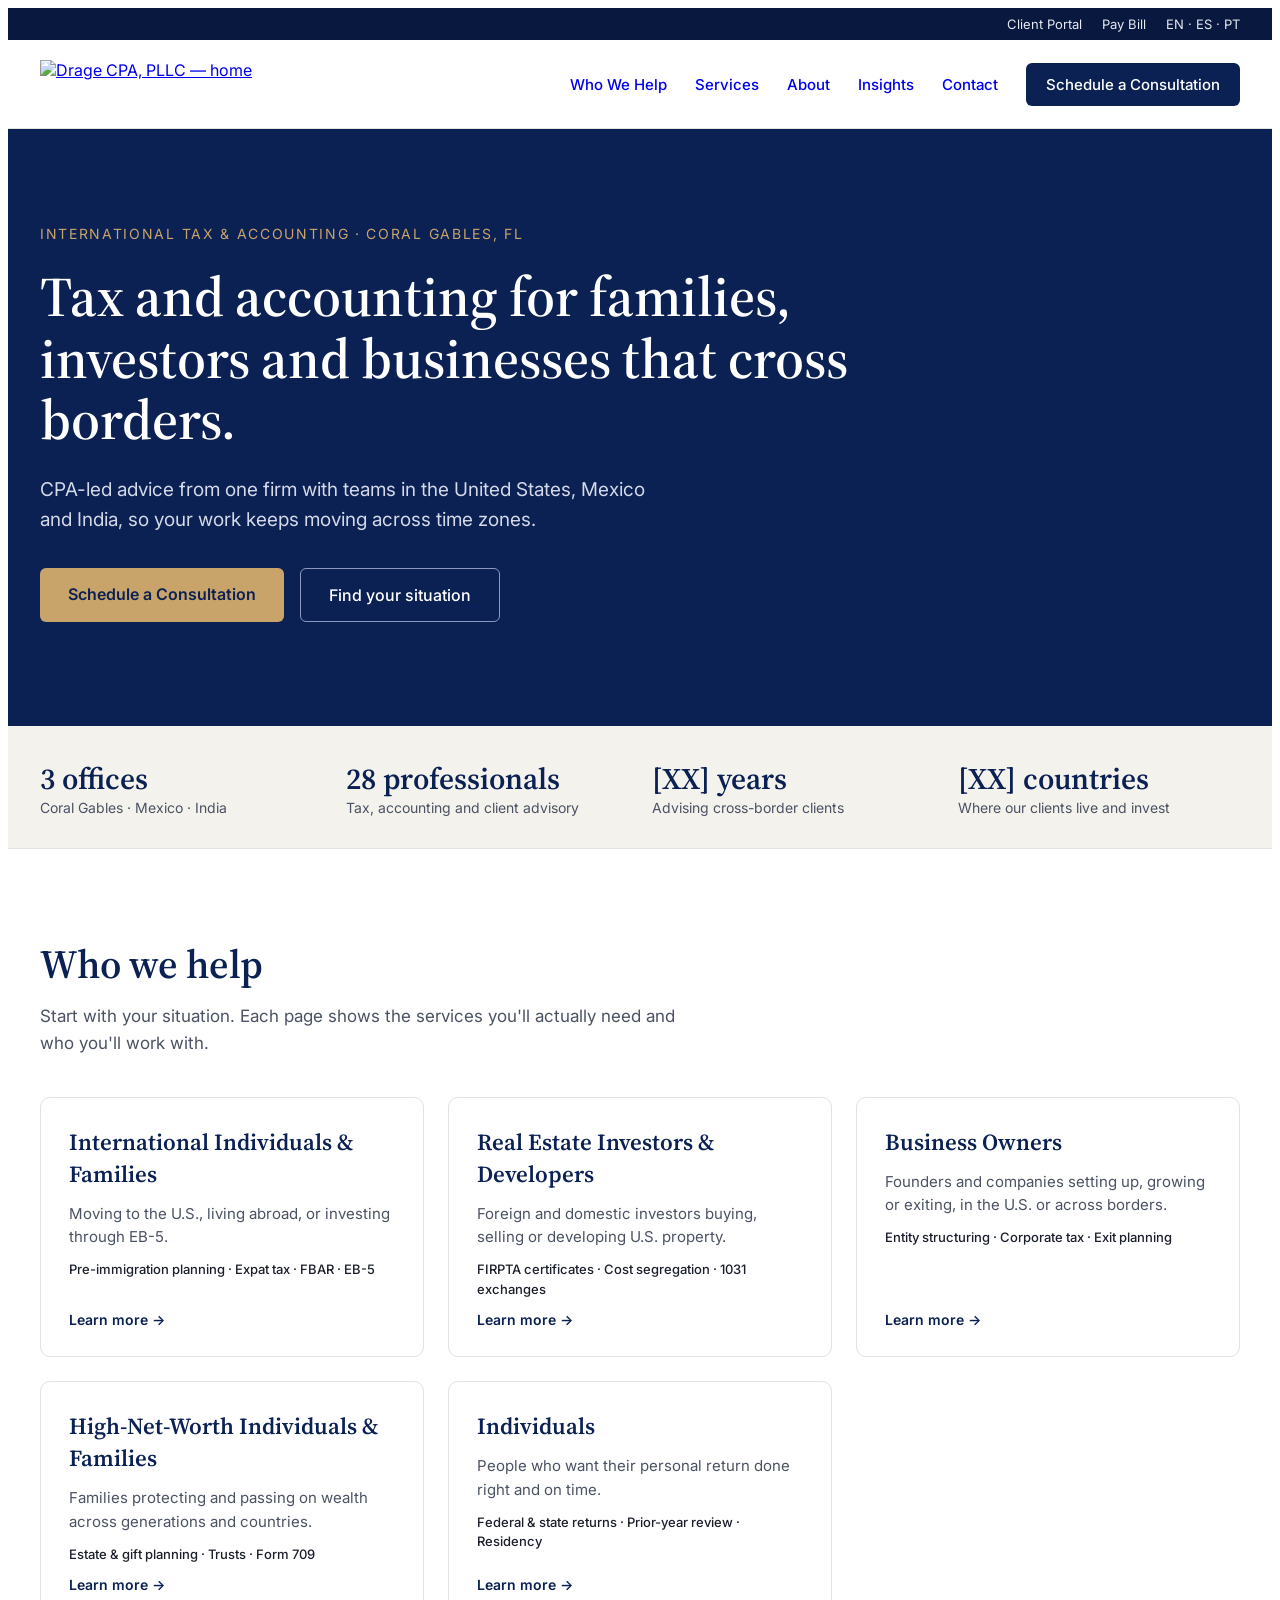
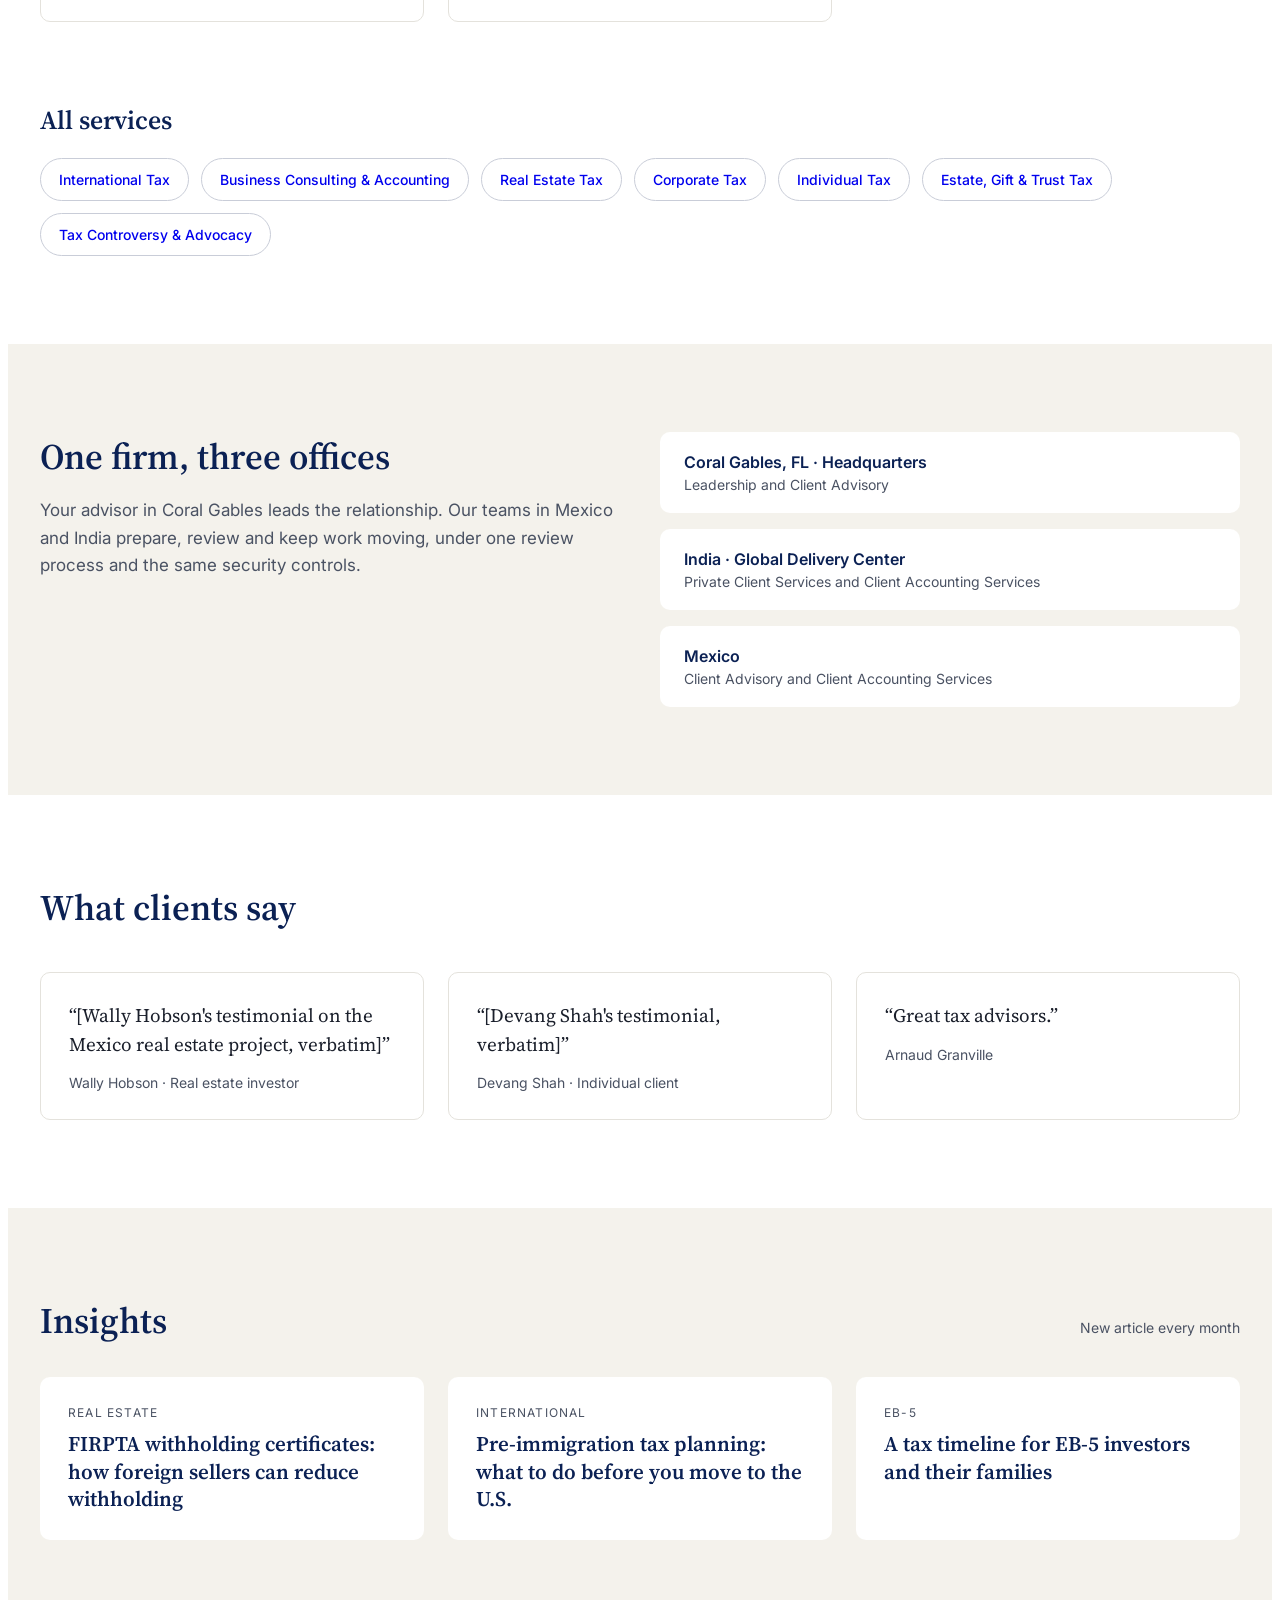
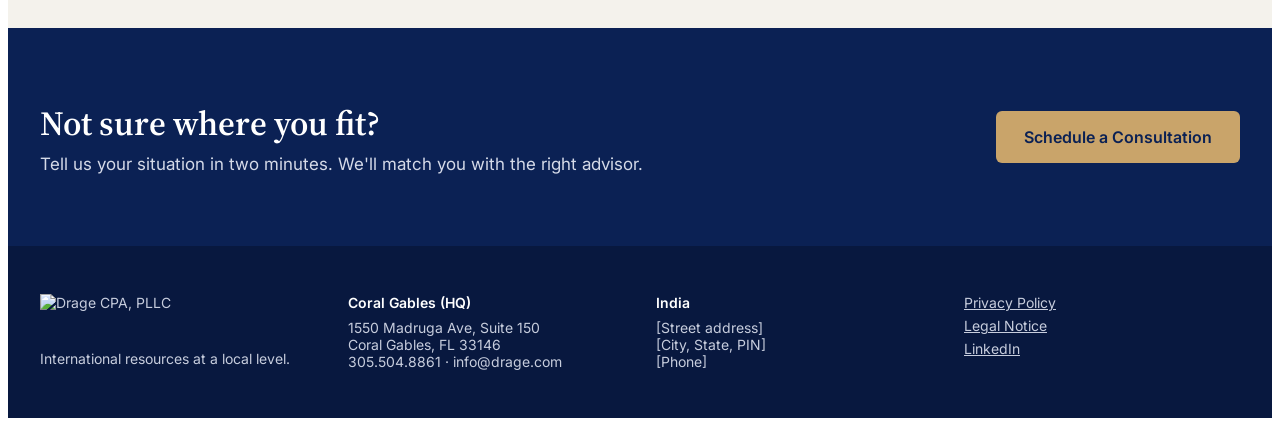
==== index.html @ 4c06b482 "Added files via upload First CLAUDE files" ====
<!doctype html>
<html lang="en">
<head>
<meta charset="utf-8">
<meta name="viewport" content="width=device-width, initial-scale=1">
<title>Drage CPA, PLLC | International Tax &amp; Accounting, Coral Gables</title>
<meta name="description" content="CPA-led international tax and accounting for families, investors and businesses that cross borders. Offices in Coral Gables, Mexico and India.">
<link rel="icon" type="image/png" href="assets/img/drage-logo.png">
<link rel="preconnect" href="https://fonts.googleapis.com">
<link rel="preconnect" href="https://fonts.gstatic.com" crossorigin>
<link href="https://fonts.googleapis.com/css2?family=Source+Serif+4:opsz,wght@8..60,500;8..60,600&amp;family=Inter:wght@400;500;600&amp;display=swap" rel="stylesheet">
<link rel="stylesheet" href="assets/css/styles.css">
</head>
<body>
<div style="font-family: Inter, system-ui, sans-serif; color: #1A1F2B; background: #FFFFFF; min-height: 100vh">

  <div style="background: #08183F; color: #E6E9F2; font-size: 13px">
    <div style="max-width: 1200px; margin: 0 auto; padding: 8px 24px; display: flex; flex-wrap: wrap; justify-content: flex-end; gap: 20px">
      <a href="https://auth.sharefile.io/dragecpa/login" style="color: #E6E9F2; text-decoration: none">Client Portal</a>
      <a href="https://secure.cpacharge.com/pages/dragecpa/payments" style="color: #E6E9F2; text-decoration: none">Pay Bill</a>
      <span>EN · ES · PT</span>
    </div>
  </div>

  <header style="border-bottom: 1px solid #E4E2DC; background: #FFFFFF">
    <div style="max-width: 1200px; margin: 0 auto; padding: 20px 24px; display: flex; flex-wrap: wrap; align-items: center; justify-content: space-between; gap: 16px">
      <a href="index.html" style="display: inline-flex; align-items: center"><img src="assets/img/drage-logo.png" alt="Drage CPA, PLLC — home" style="height: 48px; width: auto; display: block"></a>
      <nav aria-label="Main" style="display: flex; flex-wrap: wrap; align-items: center; gap: 28px; font-size: 15px; font-weight: 500">
        <a href="international-individuals-families.html" style="text-decoration: none">Who We Help</a>
        <a href="#services" style="text-decoration: none">Services</a>
        <a href="about.html" style="text-decoration: none">About</a>
        <a href="#insights" style="text-decoration: none">Insights</a>
        <a href="contact.html" style="text-decoration: none">Contact</a>
        <a href="https://drage.com/schedule-appointment/" style="background: #0B2154; color: #FFFFFF; padding: 12px 20px; border-radius: 6px; text-decoration: none">Schedule a Consultation</a>
      </nav>
    </div>
  </header>

  <section style="background: #0B2154; color: #FFFFFF">
    <div style="max-width: 1200px; margin: 0 auto; padding: 96px 24px 104px; display: flex; flex-direction: column; gap: 24px">
      <p style="margin: 0; font-size: 14px; letter-spacing: 0.12em; text-transform: uppercase; color: #C9A46A">International tax &amp; accounting · Coral Gables, FL</p>
      <h1 style="margin: 0; max-width: 820px; font-family: 'Source Serif 4', Georgia, serif; font-size: 56px; line-height: 1.1; font-weight: 600">Tax and accounting for families, investors and businesses that cross borders.</h1>
      <p style="margin: 0; max-width: 640px; font-size: 19px; line-height: 1.6; color: #D5DAE8">CPA-led advice from one firm with teams in the United States, Mexico and India, so your work keeps moving across time zones.</p>
      <div style="display: flex; flex-wrap: wrap; gap: 16px; margin-top: 8px">
        <a href="https://drage.com/schedule-appointment/" style="background: #C9A46A; color: #0B2154; padding: 16px 28px; border-radius: 6px; font-weight: 600; text-decoration: none">Schedule a Consultation</a>
        <a href="#who" style="border: 1px solid #8C99BF; color: #FFFFFF; padding: 16px 28px; border-radius: 6px; font-weight: 500; text-decoration: none">Find your situation</a>
      </div>
    </div>
  </section>

  <section aria-label="At a glance" style="background: #F4F2EC; border-bottom: 1px solid #E4E2DC">
    <div style="max-width: 1200px; margin: 0 auto; padding: 32px 24px; display: grid; grid-template-columns: repeat(auto-fit, minmax(min(220px, 100%), 1fr)); gap: 24px">
      <div><div style="font-family: 'Source Serif 4', Georgia, serif; font-size: 30px; font-weight: 600; color: #0B2154">3 offices</div><div style="font-size: 14px; color: #4A5263">Coral Gables · Mexico · India</div></div>
      <div><div style="font-family: 'Source Serif 4', Georgia, serif; font-size: 30px; font-weight: 600; color: #0B2154">28 professionals</div><div style="font-size: 14px; color: #4A5263">Tax, accounting and client advisory</div></div>
      <div><div style="font-family: 'Source Serif 4', Georgia, serif; font-size: 30px; font-weight: 600; color: #0B2154">[XX] years</div><div style="font-size: 14px; color: #4A5263">Advising cross-border clients</div></div>
      <div><div style="font-family: 'Source Serif 4', Georgia, serif; font-size: 30px; font-weight: 600; color: #0B2154">[XX] countries</div><div style="font-size: 14px; color: #4A5263">Where our clients live and invest</div></div>
    </div>
  </section>

  <section id="who" style="max-width: 1200px; margin: 0 auto; padding: 88px 24px 40px">
    <h2 style="margin: 0 0 12px; font-family: 'Source Serif 4', Georgia, serif; font-size: 40px; font-weight: 600; color: #0B2154">Who we help</h2>
    <p style="margin: 0 0 40px; max-width: 640px; font-size: 17px; line-height: 1.6; color: #4A5263">Start with your situation. Each page shows the services you'll actually need and who you'll work with.</p>
    <div style="display: grid; grid-template-columns: repeat(auto-fill, minmax(min(340px, 100%), 1fr)); gap: 24px">
      
        <a href="international-individuals-families.html" style="display: flex; flex-direction: column; gap: 12px; padding: 28px; border: 1px solid #E4E2DC; border-radius: 10px; text-decoration: none; color: #1A1F2B; background: #FFFFFF">
          <span style="font-family: 'Source Serif 4', Georgia, serif; font-size: 23px; font-weight: 600; color: #0B2154">International Individuals &amp; Families</span>
          <span style="font-size: 15px; line-height: 1.55; color: #4A5263">Moving to the U.S., living abroad, or investing through EB-5.</span>
          <span style="font-size: 13px; line-height: 1.5; color: #1A1F2B; font-weight: 500">Pre-immigration planning · Expat tax · FBAR · EB-5</span>
          <span style="font-size: 14px; font-weight: 600; color: #0B2154; margin-top: auto">Learn more →</span>
        </a>
      
        <a href="#who" style="display: flex; flex-direction: column; gap: 12px; padding: 28px; border: 1px solid #E4E2DC; border-radius: 10px; text-decoration: none; color: #1A1F2B; background: #FFFFFF">
          <span style="font-family: 'Source Serif 4', Georgia, serif; font-size: 23px; font-weight: 600; color: #0B2154">Real Estate Investors &amp; Developers</span>
          <span style="font-size: 15px; line-height: 1.55; color: #4A5263">Foreign and domestic investors buying, selling or developing U.S. property.</span>
          <span style="font-size: 13px; line-height: 1.5; color: #1A1F2B; font-weight: 500">FIRPTA certificates · Cost segregation · 1031 exchanges</span>
          <span style="font-size: 14px; font-weight: 600; color: #0B2154; margin-top: auto">Learn more →</span>
        </a>
      
        <a href="#who" style="display: flex; flex-direction: column; gap: 12px; padding: 28px; border: 1px solid #E4E2DC; border-radius: 10px; text-decoration: none; color: #1A1F2B; background: #FFFFFF">
          <span style="font-family: 'Source Serif 4', Georgia, serif; font-size: 23px; font-weight: 600; color: #0B2154">Business Owners</span>
          <span style="font-size: 15px; line-height: 1.55; color: #4A5263">Founders and companies setting up, growing or exiting, in the U.S. or across borders.</span>
          <span style="font-size: 13px; line-height: 1.5; color: #1A1F2B; font-weight: 500">Entity structuring · Corporate tax · Exit planning</span>
          <span style="font-size: 14px; font-weight: 600; color: #0B2154; margin-top: auto">Learn more →</span>
        </a>
      
        <a href="#who" style="display: flex; flex-direction: column; gap: 12px; padding: 28px; border: 1px solid #E4E2DC; border-radius: 10px; text-decoration: none; color: #1A1F2B; background: #FFFFFF">
          <span style="font-family: 'Source Serif 4', Georgia, serif; font-size: 23px; font-weight: 600; color: #0B2154">High-Net-Worth Individuals &amp; Families</span>
          <span style="font-size: 15px; line-height: 1.55; color: #4A5263">Families protecting and passing on wealth across generations and countries.</span>
          <span style="font-size: 13px; line-height: 1.5; color: #1A1F2B; font-weight: 500">Estate &amp; gift planning · Trusts · Form 709</span>
          <span style="font-size: 14px; font-weight: 600; color: #0B2154; margin-top: auto">Learn more →</span>
        </a>
      
        <a href="#who" style="display: flex; flex-direction: column; gap: 12px; padding: 28px; border: 1px solid #E4E2DC; border-radius: 10px; text-decoration: none; color: #1A1F2B; background: #FFFFFF">
          <span style="font-family: 'Source Serif 4', Georgia, serif; font-size: 23px; font-weight: 600; color: #0B2154">Individuals</span>
          <span style="font-size: 15px; line-height: 1.55; color: #4A5263">People who want their personal return done right and on time.</span>
          <span style="font-size: 13px; line-height: 1.5; color: #1A1F2B; font-weight: 500">Federal &amp; state returns · Prior-year review · Residency</span>
          <span style="font-size: 14px; font-weight: 600; color: #0B2154; margin-top: auto">Learn more →</span>
        </a>
      
    </div>
  </section>

  <section id="services" style="max-width: 1200px; margin: 0 auto; padding: 40px 24px 88px">
    <h2 style="margin: 0 0 20px; font-family: 'Source Serif 4', Georgia, serif; font-size: 26px; font-weight: 600; color: #0B2154">All services</h2>
    <div style="display: flex; flex-wrap: wrap; gap: 12px">
      
        <a href="#services" style="padding: 12px 18px; border: 1px solid #C9CDD8; border-radius: 999px; font-size: 14px; font-weight: 500; text-decoration: none">International Tax</a>
      
        <a href="#services" style="padding: 12px 18px; border: 1px solid #C9CDD8; border-radius: 999px; font-size: 14px; font-weight: 500; text-decoration: none">Business Consulting &amp; Accounting</a>
      
        <a href="#services" style="padding: 12px 18px; border: 1px solid #C9CDD8; border-radius: 999px; font-size: 14px; font-weight: 500; text-decoration: none">Real Estate Tax</a>
      
        <a href="#services" style="padding: 12px 18px; border: 1px solid #C9CDD8; border-radius: 999px; font-size: 14px; font-weight: 500; text-decoration: none">Corporate Tax</a>
      
        <a href="#services" style="padding: 12px 18px; border: 1px solid #C9CDD8; border-radius: 999px; font-size: 14px; font-weight: 500; text-decoration: none">Individual Tax</a>
      
        <a href="#services" style="padding: 12px 18px; border: 1px solid #C9CDD8; border-radius: 999px; font-size: 14px; font-weight: 500; text-decoration: none">Estate, Gift &amp; Trust Tax</a>
      
        <a href="#services" style="padding: 12px 18px; border: 1px solid #C9CDD8; border-radius: 999px; font-size: 14px; font-weight: 500; text-decoration: none">Tax Controversy &amp; Advocacy</a>
      
    </div>
  </section>

  <section style="background: #F4F2EC">
    <div style="max-width: 1200px; margin: 0 auto; padding: 88px 24px; display: grid; grid-template-columns: repeat(auto-fit, minmax(min(300px, 100%), 1fr)); gap: 40px">
      <div>
        <h2 style="margin: 0 0 16px; font-family: 'Source Serif 4', Georgia, serif; font-size: 36px; font-weight: 600; color: #0B2154">One firm, three offices</h2>
        <p style="margin: 0; font-size: 17px; line-height: 1.6; color: #4A5263">Your advisor in Coral Gables leads the relationship. Our teams in Mexico and India prepare, review and keep work moving, under one review process and the same security controls.</p>
      </div>
      <div style="display: flex; flex-direction: column; gap: 16px">
        <div style="padding: 20px 24px; background: #FFFFFF; border-radius: 10px"><div style="font-weight: 600; color: #0B2154">Coral Gables, FL · Headquarters</div><div style="font-size: 14px; color: #4A5263; margin-top: 4px">Leadership and Client Advisory</div></div>
        <div style="padding: 20px 24px; background: #FFFFFF; border-radius: 10px"><div style="font-weight: 600; color: #0B2154">India · Global Delivery Center</div><div style="font-size: 14px; color: #4A5263; margin-top: 4px">Private Client Services and Client Accounting Services</div></div>
        <div style="padding: 20px 24px; background: #FFFFFF; border-radius: 10px"><div style="font-weight: 600; color: #0B2154">Mexico</div><div style="font-size: 14px; color: #4A5263; margin-top: 4px">Client Advisory and Client Accounting Services</div></div>
      </div>
    </div>
  </section>

  <section style="max-width: 1200px; margin: 0 auto; padding: 88px 24px">
    <h2 style="margin: 0 0 40px; font-family: 'Source Serif 4', Georgia, serif; font-size: 36px; font-weight: 600; color: #0B2154">What clients say</h2>
    <div style="display: grid; grid-template-columns: repeat(auto-fit, minmax(min(300px, 100%), 1fr)); gap: 24px">
      <figure style="margin: 0; padding: 28px; border: 1px solid #E4E2DC; border-radius: 10px; display: flex; flex-direction: column; gap: 16px">
        <blockquote style="margin: 0; font-family: 'Source Serif 4', Georgia, serif; font-size: 19px; line-height: 1.5">“[Wally Hobson's testimonial on the Mexico real estate project, verbatim]”</blockquote>
        <figcaption style="font-size: 14px; color: #4A5263">Wally Hobson · Real estate investor</figcaption>
      </figure>
      <figure style="margin: 0; padding: 28px; border: 1px solid #E4E2DC; border-radius: 10px; display: flex; flex-direction: column; gap: 16px">
        <blockquote style="margin: 0; font-family: 'Source Serif 4', Georgia, serif; font-size: 19px; line-height: 1.5">“[Devang Shah's testimonial, verbatim]”</blockquote>
        <figcaption style="font-size: 14px; color: #4A5263">Devang Shah · Individual client</figcaption>
      </figure>
      <figure style="margin: 0; padding: 28px; border: 1px solid #E4E2DC; border-radius: 10px; display: flex; flex-direction: column; gap: 16px">
        <blockquote style="margin: 0; font-family: 'Source Serif 4', Georgia, serif; font-size: 19px; line-height: 1.5">“Great tax advisors.”</blockquote>
        <figcaption style="font-size: 14px; color: #4A5263">Arnaud Granville</figcaption>
      </figure>
    </div>
  </section>

  <section id="insights" style="background: #F4F2EC">
    <div style="max-width: 1200px; margin: 0 auto; padding: 88px 24px">
      <div style="display: flex; flex-wrap: wrap; justify-content: space-between; align-items: baseline; gap: 16px; margin-bottom: 32px">
        <h2 style="margin: 0; font-family: 'Source Serif 4', Georgia, serif; font-size: 36px; font-weight: 600; color: #0B2154">Insights</h2>
        <span style="font-size: 14px; color: #4A5263">New article every month</span>
      </div>
      <div style="display: grid; grid-template-columns: repeat(auto-fit, minmax(min(300px, 100%), 1fr)); gap: 24px">
        
          <a href="#insights" style="display: flex; flex-direction: column; gap: 10px; padding: 28px; background: #FFFFFF; border-radius: 10px; text-decoration: none; color: #1A1F2B">
            <span style="font-size: 12px; letter-spacing: 0.1em; text-transform: uppercase; color: #4A5263">Real estate</span>
            <span style="font-family: 'Source Serif 4', Georgia, serif; font-size: 21px; font-weight: 600; line-height: 1.3; color: #0B2154">FIRPTA withholding certificates: how foreign sellers can reduce withholding</span>
          </a>
        
          <a href="#insights" style="display: flex; flex-direction: column; gap: 10px; padding: 28px; background: #FFFFFF; border-radius: 10px; text-decoration: none; color: #1A1F2B">
            <span style="font-size: 12px; letter-spacing: 0.1em; text-transform: uppercase; color: #4A5263">International</span>
            <span style="font-family: 'Source Serif 4', Georgia, serif; font-size: 21px; font-weight: 600; line-height: 1.3; color: #0B2154">Pre-immigration tax planning: what to do before you move to the U.S.</span>
          </a>
        
          <a href="#insights" style="display: flex; flex-direction: column; gap: 10px; padding: 28px; background: #FFFFFF; border-radius: 10px; text-decoration: none; color: #1A1F2B">
            <span style="font-size: 12px; letter-spacing: 0.1em; text-transform: uppercase; color: #4A5263">EB-5</span>
            <span style="font-family: 'Source Serif 4', Georgia, serif; font-size: 21px; font-weight: 600; line-height: 1.3; color: #0B2154">A tax timeline for EB-5 investors and their families</span>
          </a>
        
      </div>
    </div>
  </section>

  <section style="background: #0B2154; color: #FFFFFF">
    <div style="max-width: 1200px; margin: 0 auto; padding: 72px 24px; display: flex; flex-wrap: wrap; justify-content: space-between; align-items: center; gap: 24px">
      <div>
        <h2 style="margin: 0 0 8px; font-family: 'Source Serif 4', Georgia, serif; font-size: 34px; font-weight: 600">Not sure where you fit?</h2>
        <p style="margin: 0; font-size: 17px; color: #D5DAE8">Tell us your situation in two minutes. We'll match you with the right advisor.</p>
      </div>
      <a href="contact.html" style="background: #C9A46A; color: #0B2154; padding: 16px 28px; border-radius: 6px; font-weight: 600; text-decoration: none">Schedule a Consultation</a>
    </div>
  </section>

  <footer style="background: #08183F; color: #C7CDDD; font-size: 14px">
    <div style="max-width: 1200px; margin: 0 auto; padding: 48px 24px; display: grid; grid-template-columns: repeat(auto-fit, minmax(min(220px, 100%), 1fr)); gap: 32px">
      <div><img src="assets/img/drage-logo-white.png" alt="Drage CPA, PLLC" style="height: 44px; width: auto; display: block; margin-bottom: 12px"><div>International resources at a local level.</div></div>
      <div><div style="color: #FFFFFF; font-weight: 600; margin-bottom: 8px">Coral Gables (HQ)</div><div>1550 Madruga Ave, Suite 150<br>Coral Gables, FL 33146<br>305.504.8861 · info@drage.com</div></div>
      <div><div style="color: #FFFFFF; font-weight: 600; margin-bottom: 8px">India</div><div>[Street address]<br>[City, State, PIN]<br>[Phone]</div></div>
      <div style="display: flex; flex-direction: column; gap: 6px"><a href="https://drage.com/privacy-policy/" style="color: #C7CDDD">Privacy Policy</a><a href="https://drage.com/legal-notice/" style="color: #C7CDDD">Legal Notice</a><a href="https://www.linkedin.com/company/dragecpa/about/" style="color: #C7CDDD">LinkedIn</a></div>
    </div>
  </footer>
</div>
</body>
</html>
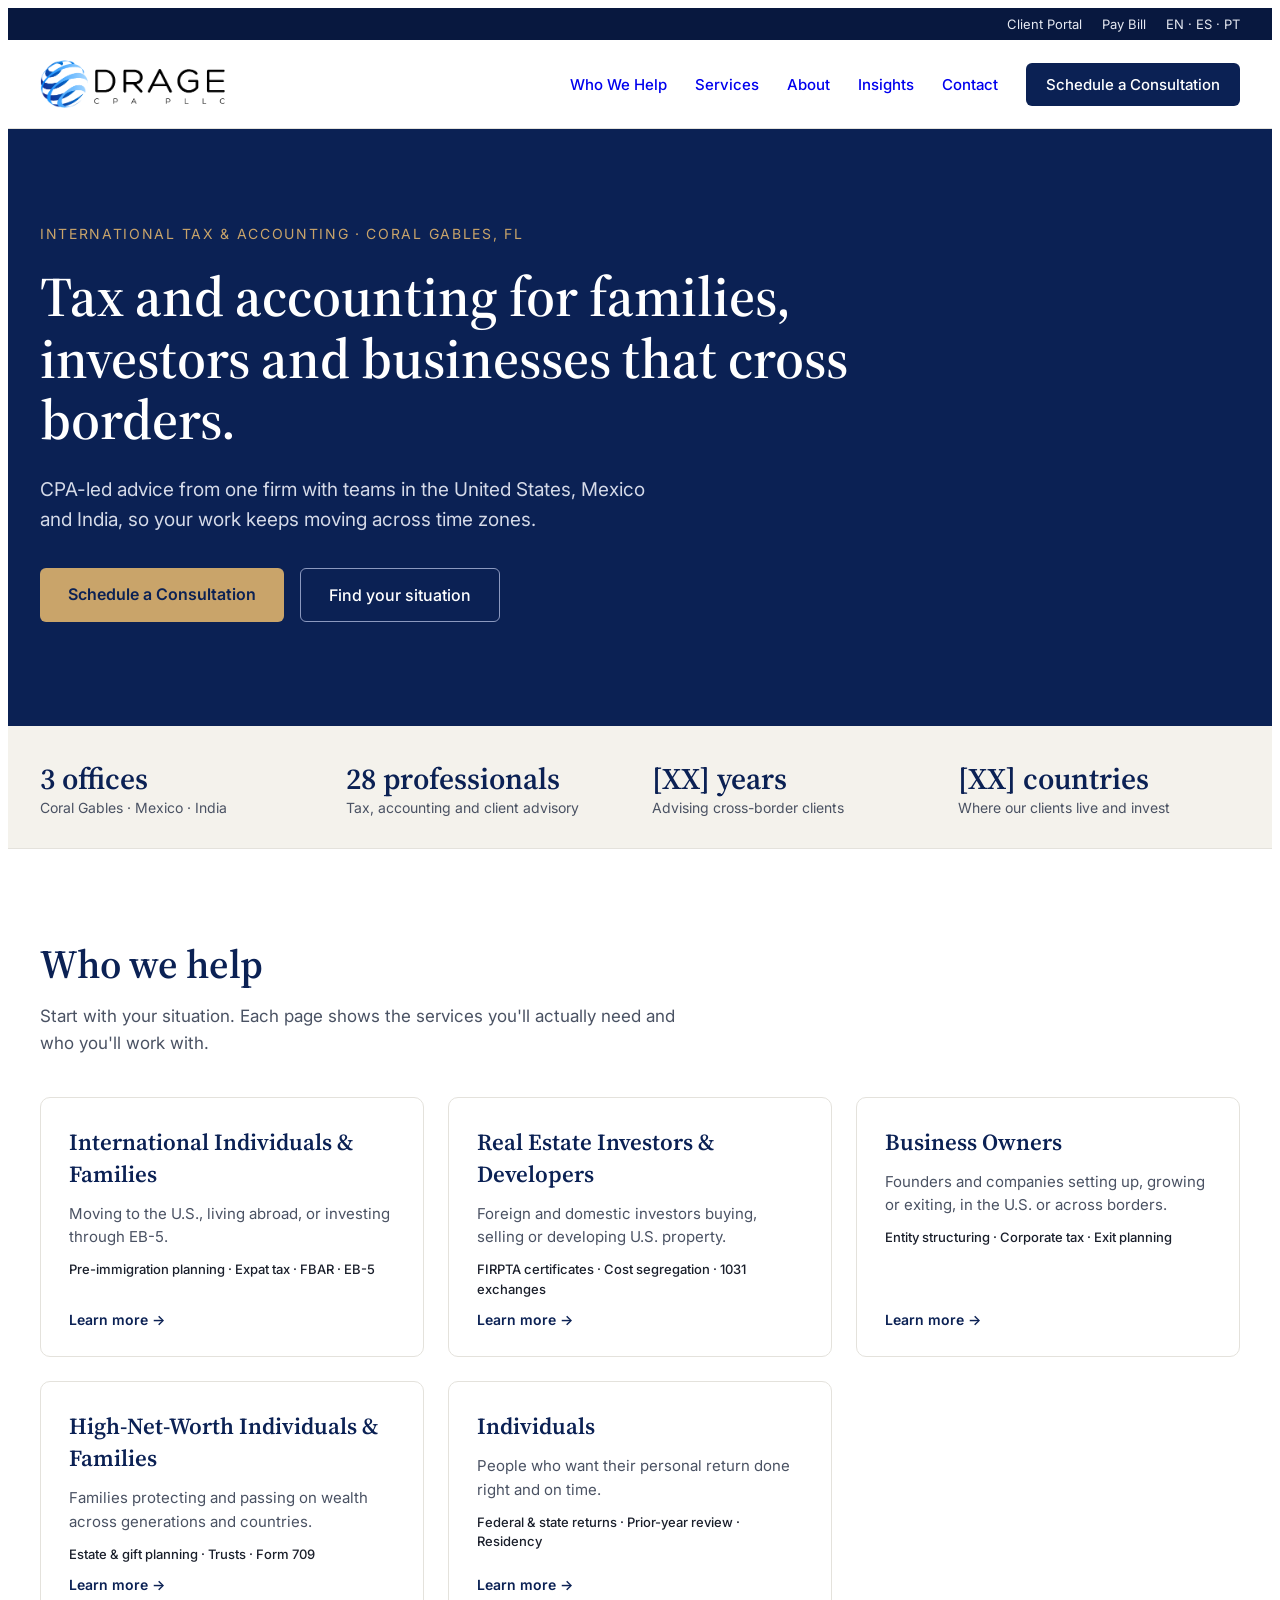
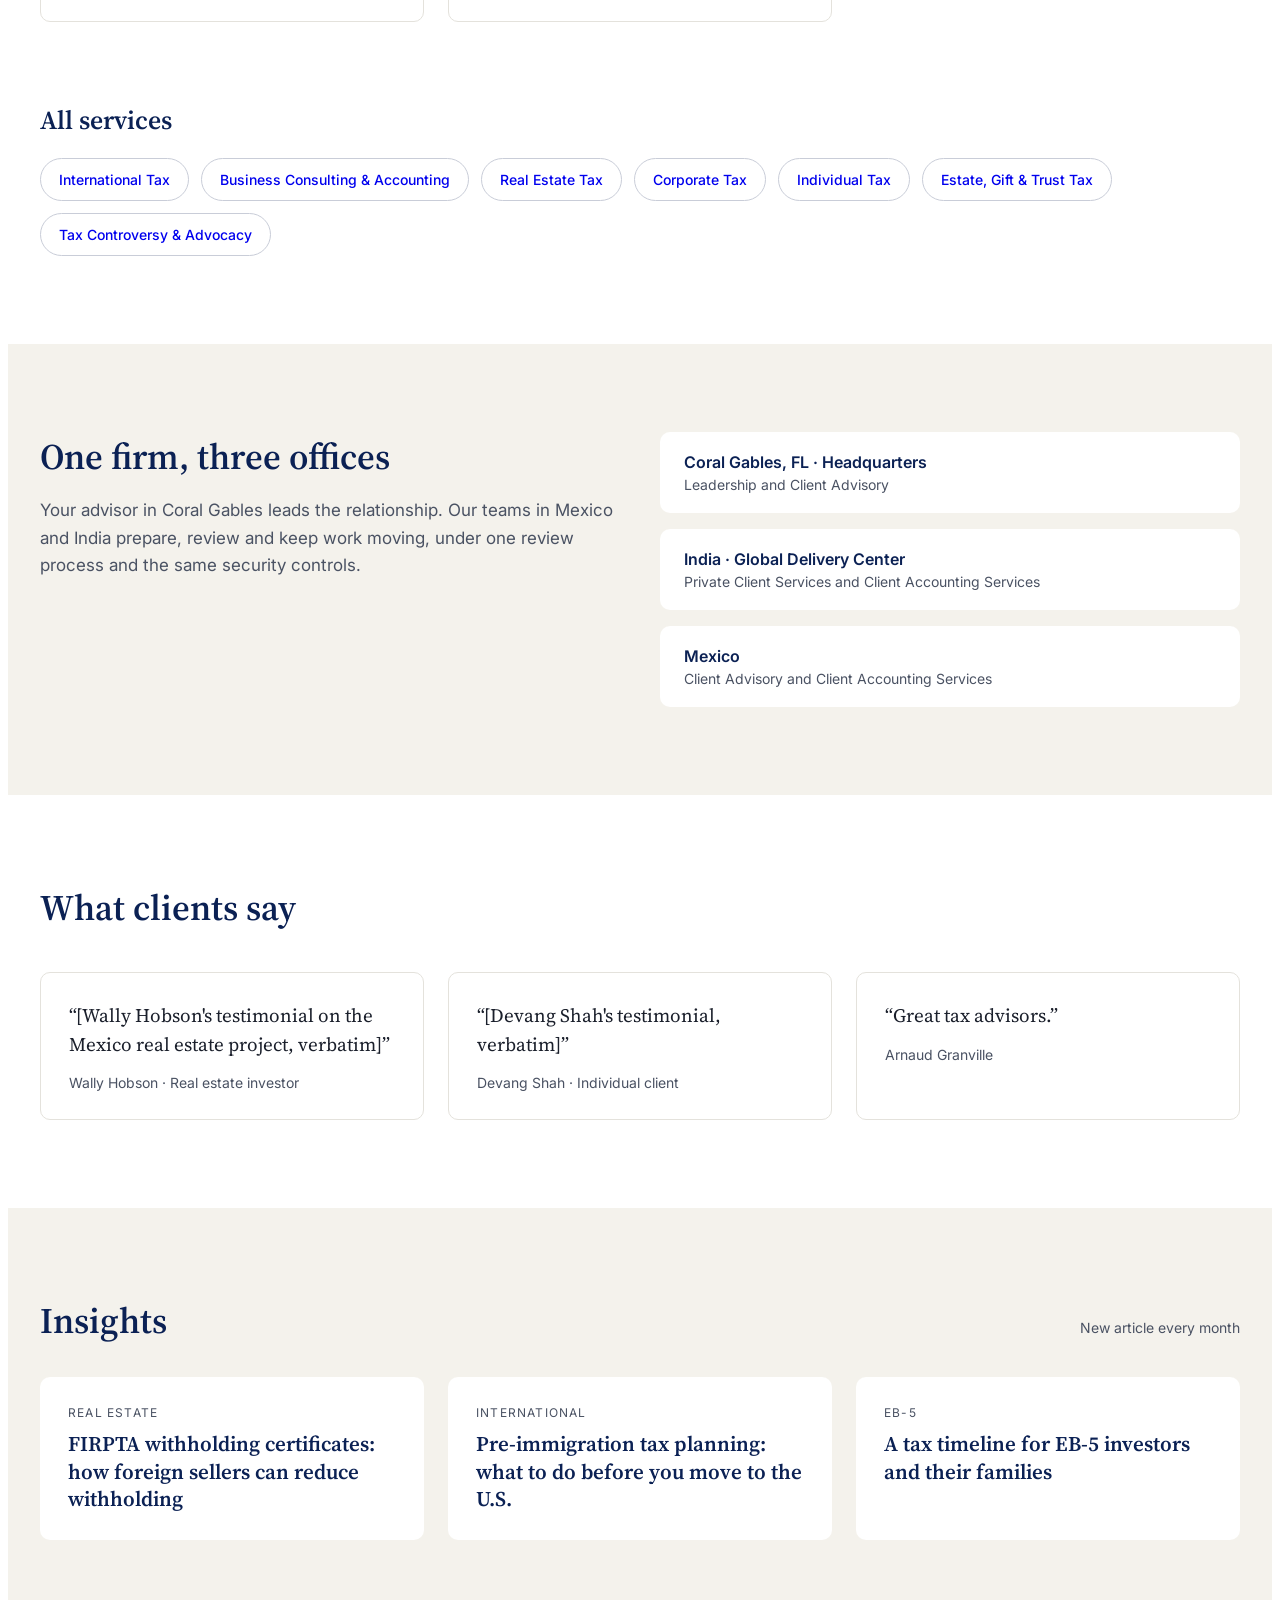
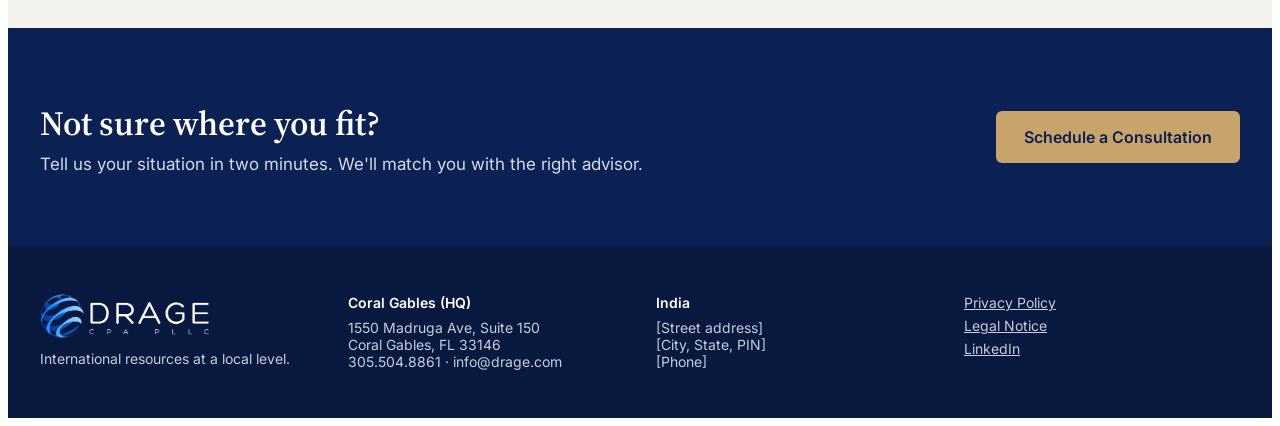
==== commit 2683022b: "Add files via upload Logo and static ribbon fixes" ====
--- a/index.html
+++ b/index.html
@@ -14,6 +14,7 @@
 <body>
 <div style="font-family: Inter, system-ui, sans-serif; color: #1A1F2B; background: #FFFFFF; min-height: 100vh">
 
+  <div class="site-top">
   <div style="background: #08183F; color: #E6E9F2; font-size: 13px">
     <div style="max-width: 1200px; margin: 0 auto; padding: 8px 24px; display: flex; flex-wrap: wrap; justify-content: flex-end; gap: 20px">
       <a href="https://auth.sharefile.io/dragecpa/login" style="color: #E6E9F2; text-decoration: none">Client Portal</a>
@@ -24,7 +25,7 @@
 
   <header style="border-bottom: 1px solid #E4E2DC; background: #FFFFFF">
     <div style="max-width: 1200px; margin: 0 auto; padding: 20px 24px; display: flex; flex-wrap: wrap; align-items: center; justify-content: space-between; gap: 16px">
-      <a href="index.html" style="display: inline-flex; align-items: center"><img src="assets/img/drage-logo.png" alt="Drage CPA, PLLC — home" style="height: 48px; width: auto; display: block"></a>
+      <a href="index.html" style="display: inline-flex; align-items: center"><img src="[data-uri]" alt="Drage CPA, PLLC — home" style="height: 48px; width: auto; display: block"></a>
       <nav aria-label="Main" style="display: flex; flex-wrap: wrap; align-items: center; gap: 28px; font-size: 15px; font-weight: 500">
         <a href="international-individuals-families.html" style="text-decoration: none">Who We Help</a>
         <a href="#services" style="text-decoration: none">Services</a>
@@ -35,6 +36,7 @@
       </nav>
     </div>
   </header>
+  </div>
 
   <section style="background: #0B2154; color: #FFFFFF">
     <div style="max-width: 1200px; margin: 0 auto; padding: 96px 24px 104px; display: flex; flex-direction: column; gap: 24px">
@@ -192,7 +194,7 @@
 
   <footer style="background: #08183F; color: #C7CDDD; font-size: 14px">
     <div style="max-width: 1200px; margin: 0 auto; padding: 48px 24px; display: grid; grid-template-columns: repeat(auto-fit, minmax(min(220px, 100%), 1fr)); gap: 32px">
-      <div><img src="assets/img/drage-logo-white.png" alt="Drage CPA, PLLC" style="height: 44px; width: auto; display: block; margin-bottom: 12px"><div>International resources at a local level.</div></div>
+      <div><img src="[data-uri]" alt="Drage CPA, PLLC" style="height: 44px; width: auto; display: block; margin-bottom: 12px"><div>International resources at a local level.</div></div>
       <div><div style="color: #FFFFFF; font-weight: 600; margin-bottom: 8px">Coral Gables (HQ)</div><div>1550 Madruga Ave, Suite 150<br>Coral Gables, FL 33146<br>305.504.8861 · info@drage.com</div></div>
       <div><div style="color: #FFFFFF; font-weight: 600; margin-bottom: 8px">India</div><div>[Street address]<br>[City, State, PIN]<br>[Phone]</div></div>
       <div style="display: flex; flex-direction: column; gap: 6px"><a href="https://drage.com/privacy-policy/" style="color: #C7CDDD">Privacy Policy</a><a href="https://drage.com/legal-notice/" style="color: #C7CDDD">Legal Notice</a><a href="https://www.linkedin.com/company/dragecpa/about/" style="color: #C7CDDD">LinkedIn</a></div>
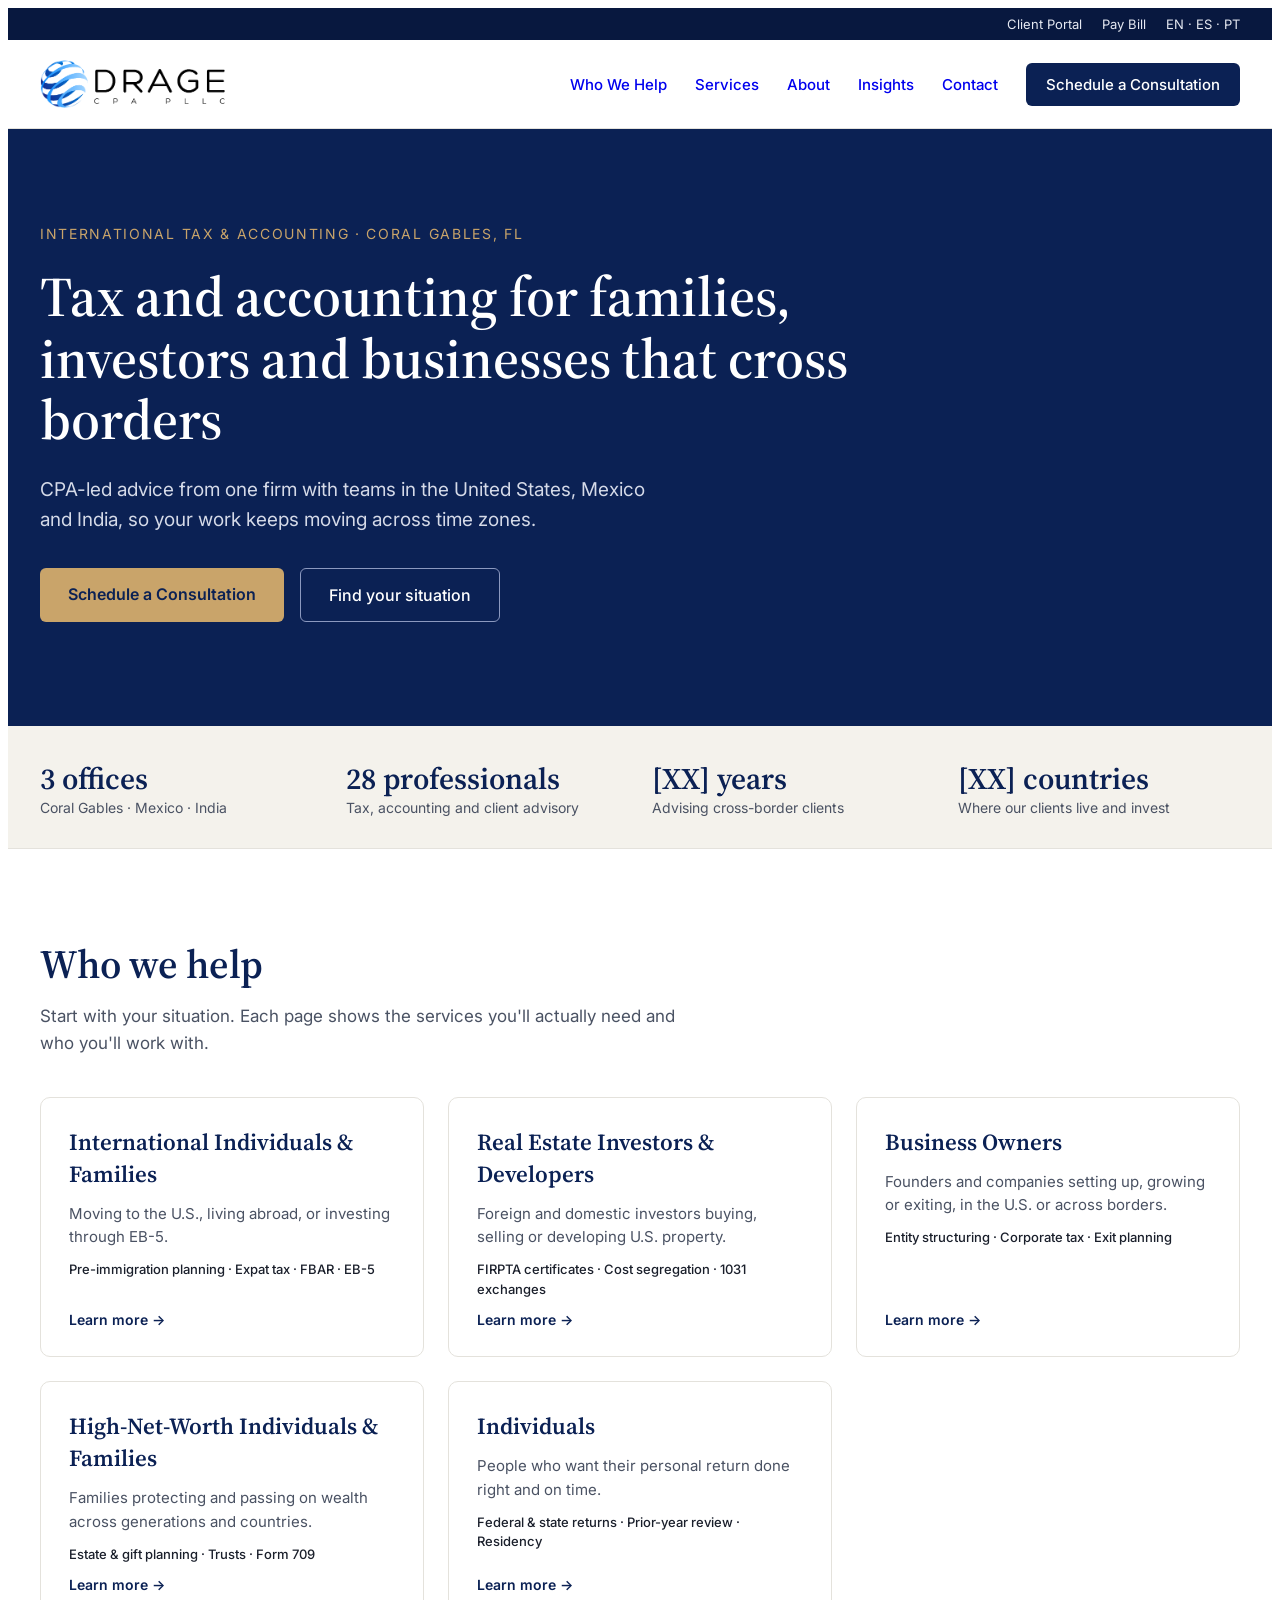
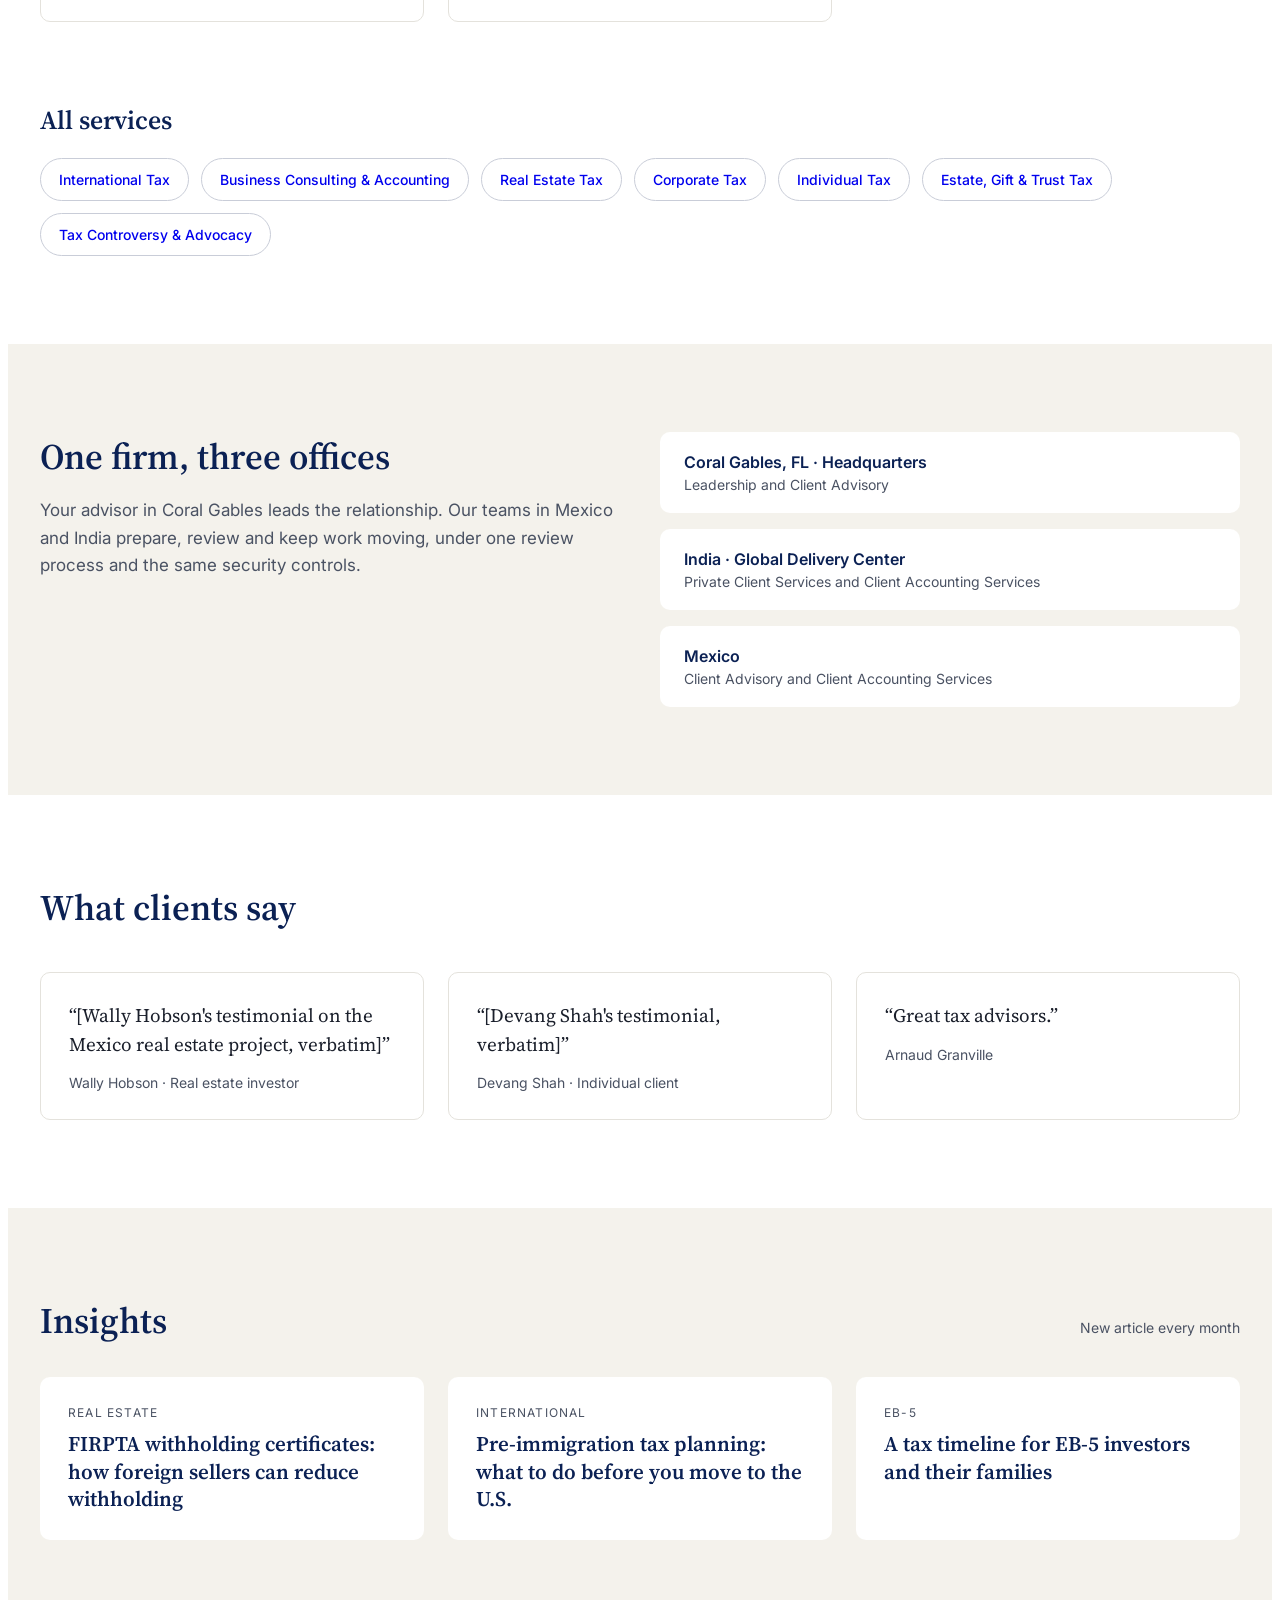
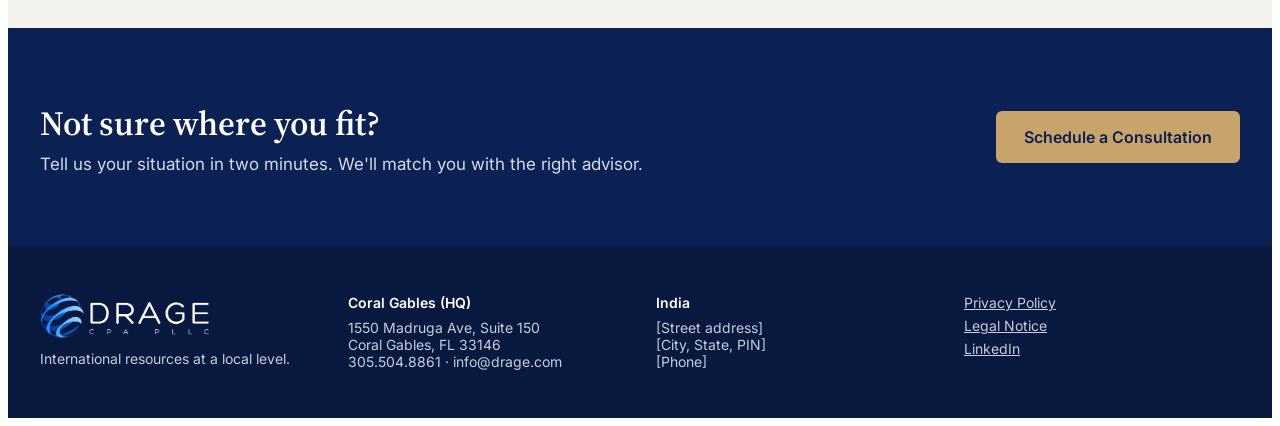
==== commit 450cc877: "Update index.html" ====
--- a/index.html
+++ b/index.html
@@ -41,7 +41,7 @@
   <section style="background: #0B2154; color: #FFFFFF">
     <div style="max-width: 1200px; margin: 0 auto; padding: 96px 24px 104px; display: flex; flex-direction: column; gap: 24px">
       <p style="margin: 0; font-size: 14px; letter-spacing: 0.12em; text-transform: uppercase; color: #C9A46A">International tax &amp; accounting · Coral Gables, FL</p>
-      <h1 style="margin: 0; max-width: 820px; font-family: 'Source Serif 4', Georgia, serif; font-size: 56px; line-height: 1.1; font-weight: 600">Tax and accounting for families, investors and businesses that cross borders.</h1>
+      <h1 style="margin: 0; max-width: 820px; font-family: 'Source Serif 4', Georgia, serif; font-size: 56px; line-height: 1.1; font-weight: 600">Tax and accounting for families, investors and businesses that cross borders</h1>
       <p style="margin: 0; max-width: 640px; font-size: 19px; line-height: 1.6; color: #D5DAE8">CPA-led advice from one firm with teams in the United States, Mexico and India, so your work keeps moving across time zones.</p>
       <div style="display: flex; flex-wrap: wrap; gap: 16px; margin-top: 8px">
         <a href="https://drage.com/schedule-appointment/" style="background: #C9A46A; color: #0B2154; padding: 16px 28px; border-radius: 6px; font-weight: 600; text-decoration: none">Schedule a Consultation</a>
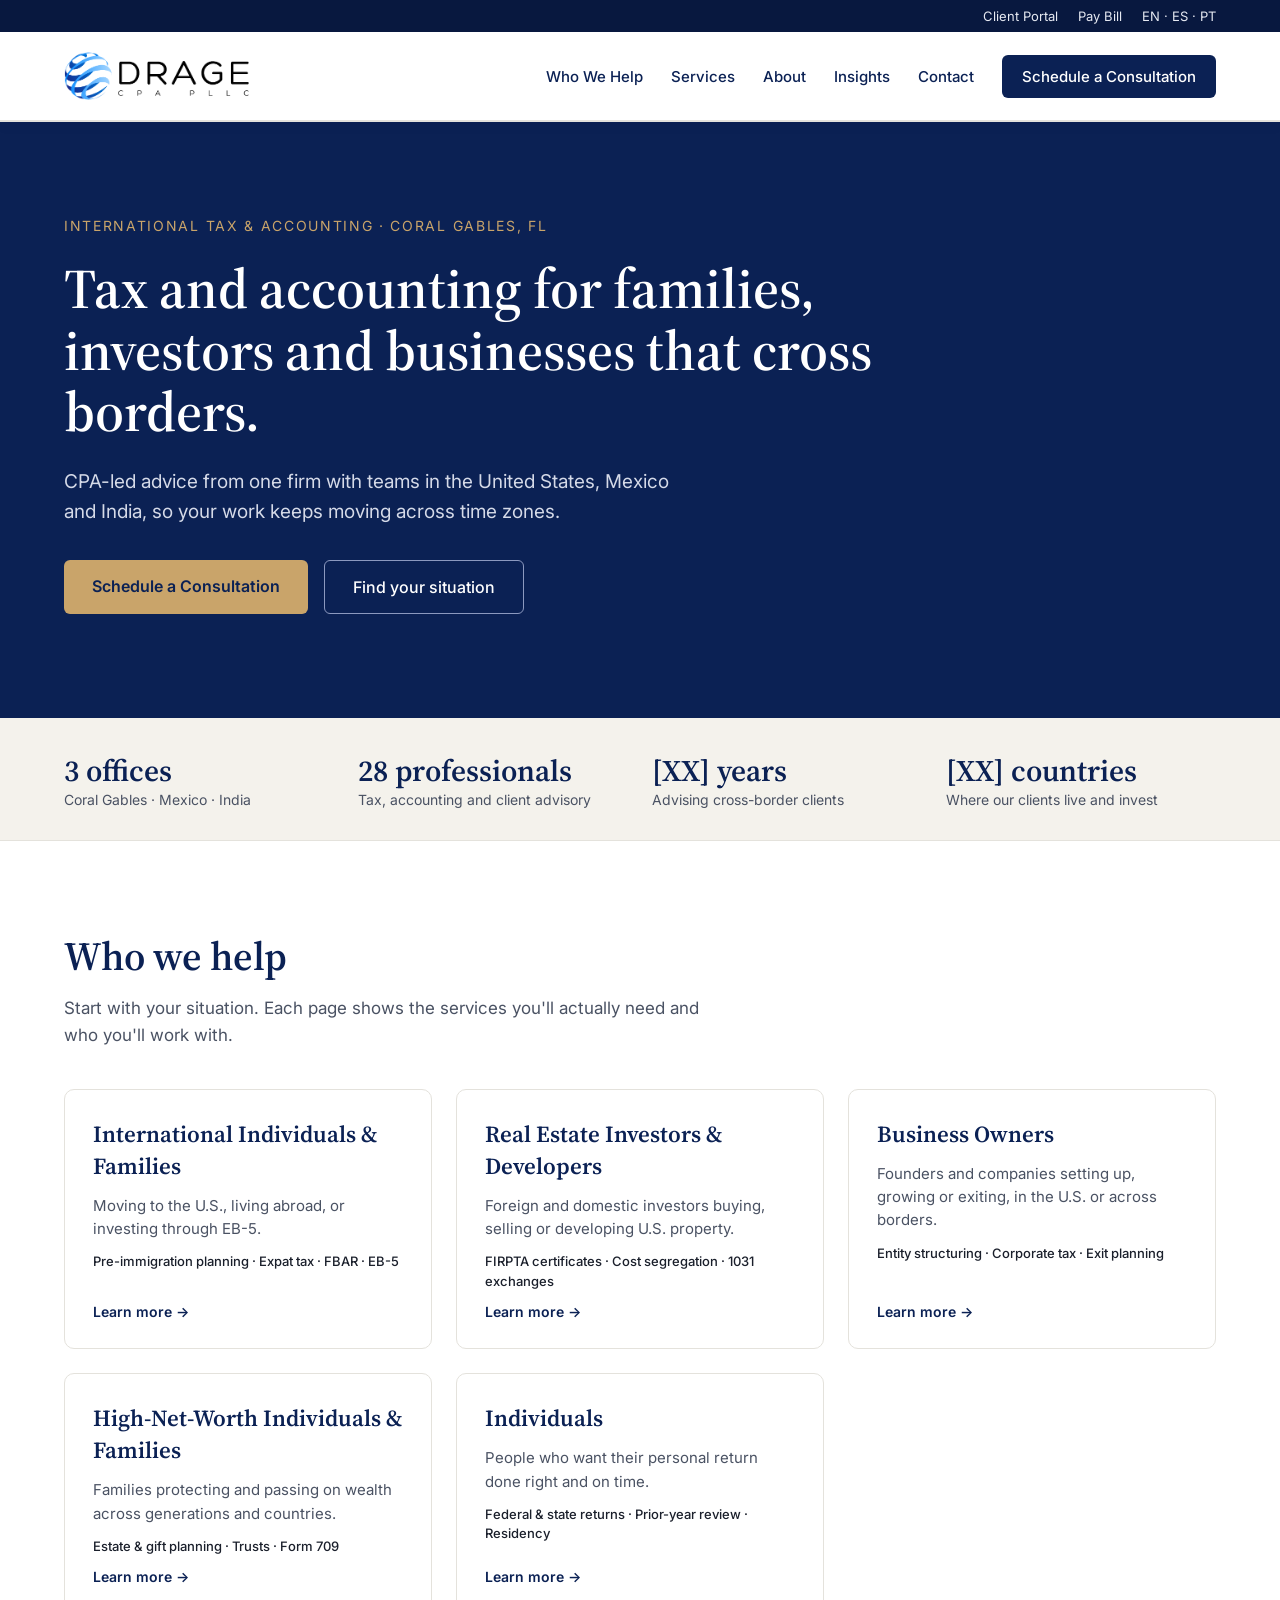
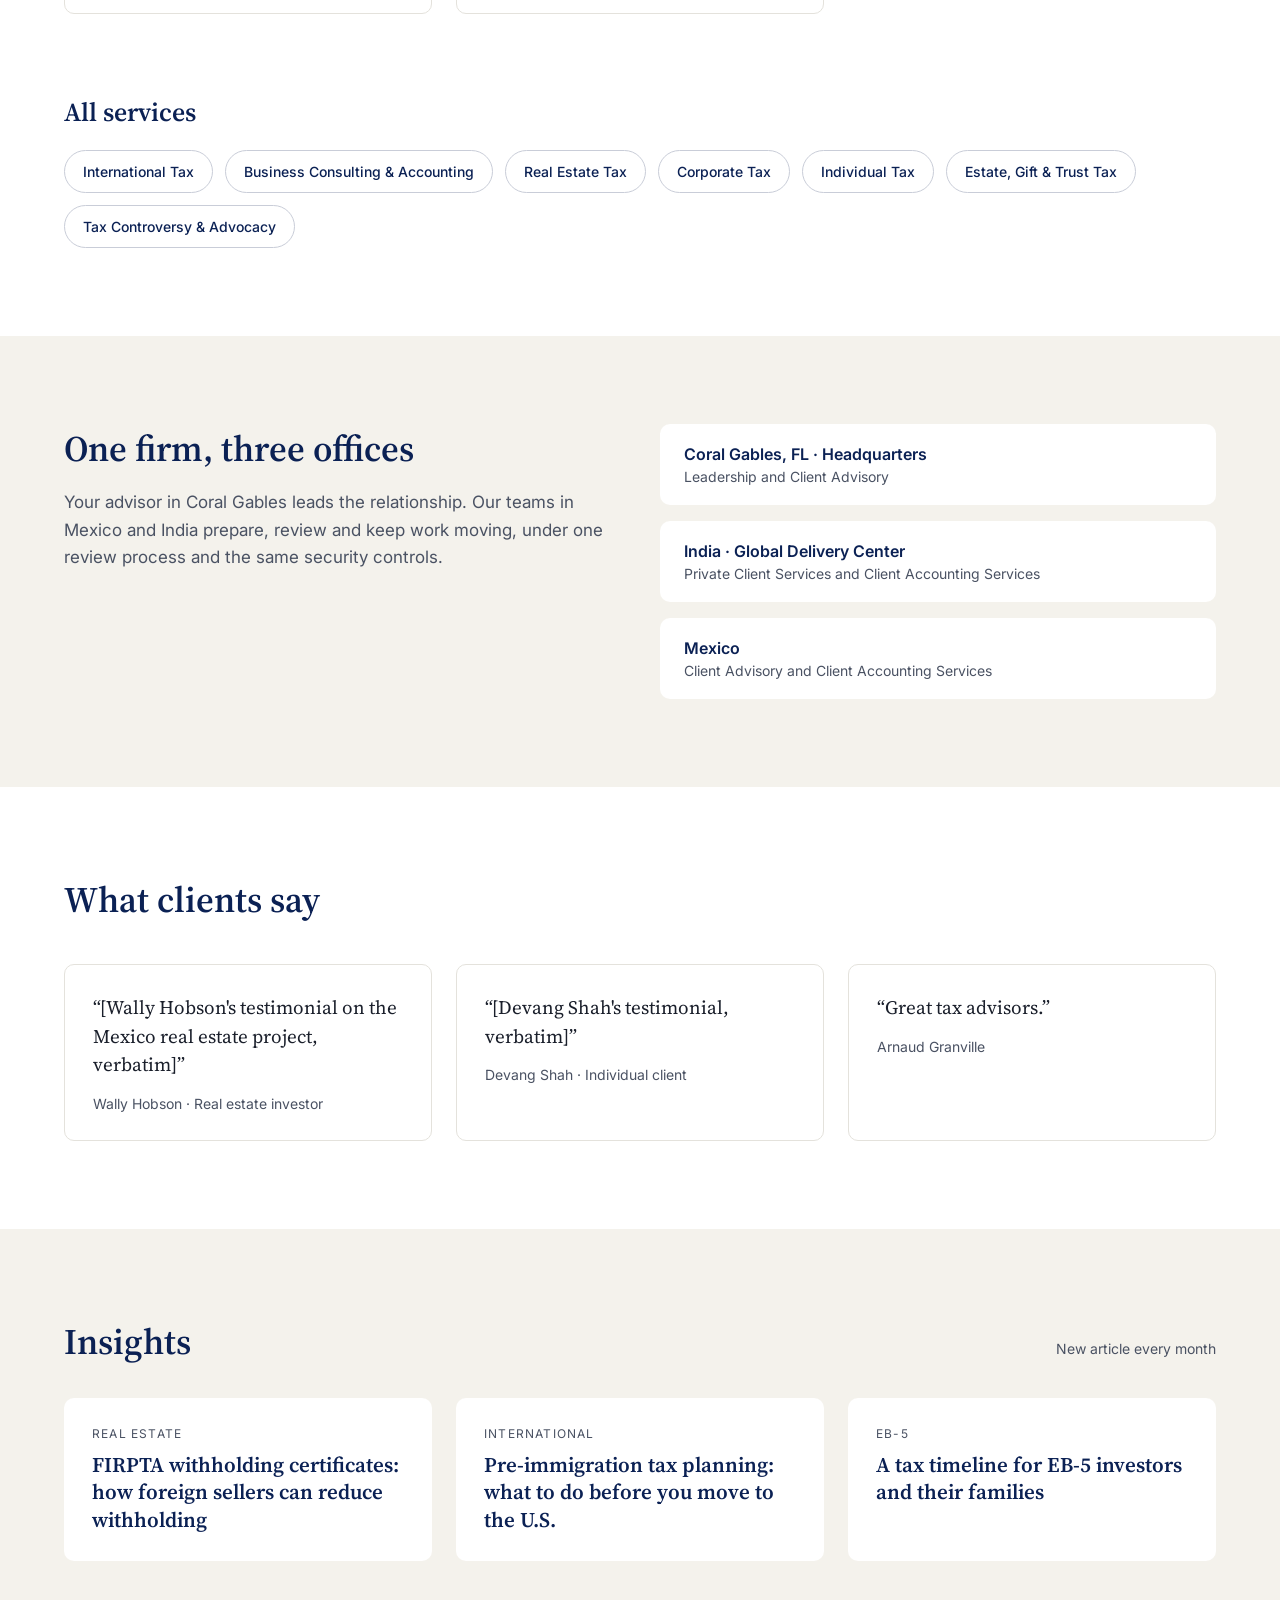
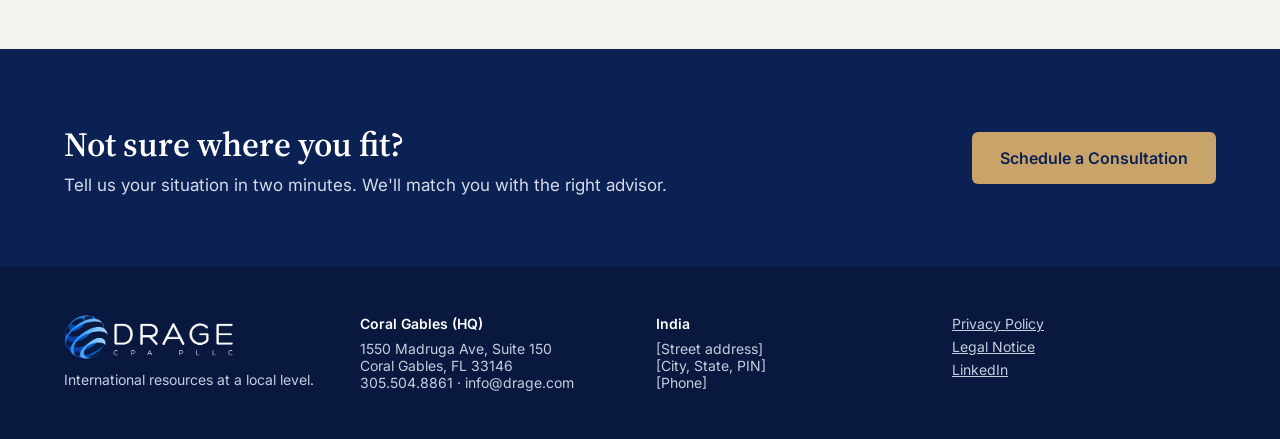
==== commit cf4e5b13: "Sticky ribbon" ====
--- a/index.html
+++ b/index.html
@@ -9,12 +9,61 @@
 <link rel="preconnect" href="https://fonts.googleapis.com">
 <link rel="preconnect" href="https://fonts.gstatic.com" crossorigin>
 <link href="https://fonts.googleapis.com/css2?family=Source+Serif+4:opsz,wght@8..60,500;8..60,600&amp;family=Inter:wght@400;500;600&amp;display=swap" rel="stylesheet">
-<link rel="stylesheet" href="assets/css/styles.css">
+<style>
+/* Drage CPA website — base styles.
+   Page layout is written inline in each HTML file (exported from the design draft).
+   Move repeated inline styles here over time as the site grows. */
+
+*, *::before, *::after { box-sizing: border-box; }
+
+html { scroll-behavior: smooth; }
+
+body {
+  margin: 0;
+  font-family: Inter, system-ui, -apple-system, "Segoe UI", Roboto, sans-serif;
+  color: #1A1F2B;
+  background: #FFFFFF;
+  -webkit-font-smoothing: antialiased;
+}
+
+img { max-width: 100%; height: auto; }
+
+/* Top ribbon (utility bar + main menu) stays fixed while scrolling */
+.site-top {
+  position: sticky;
+  top: 0;
+  z-index: 100;
+  box-shadow: 0 1px 0 #E4E2DC, 0 4px 12px rgba(8, 24, 63, 0.06);
+}
+
+/* Keep in-page anchors (#who, #services, #insights) from hiding under the ribbon */
+[id] { scroll-margin-top: 140px; }
+
+a { color: #0B2154; }
+a:hover { color: #1E3A8A; }
+
+a:focus-visible,
+button:focus-visible,
+input:focus-visible,
+select:focus-visible,
+textarea:focus-visible,
+summary:focus-visible {
+  outline: 3px solid #C9A46A;
+  outline-offset: 2px;
+}
+
+/* Phone tweaks */
+@media (max-width: 640px) {
+  h1 { font-size: 36px !important; }
+  h2 { font-size: 28px !important; }
+  header nav { gap: 16px !important; }
+}
+</style>
 </head>
 <body>
 <div style="font-family: Inter, system-ui, sans-serif; color: #1A1F2B; background: #FFFFFF; min-height: 100vh">
 
-  <div class="site-top">
+  <div class="site-top" style="position: sticky; position: -webkit-sticky; top: 0; z-index: 1000; box-shadow: 0 1px 0 #E4E2DC, 0 4px 12px rgba(8, 24, 63, 0.06)">
   <div style="background: #08183F; color: #E6E9F2; font-size: 13px">
     <div style="max-width: 1200px; margin: 0 auto; padding: 8px 24px; display: flex; flex-wrap: wrap; justify-content: flex-end; gap: 20px">
       <a href="https://auth.sharefile.io/dragecpa/login" style="color: #E6E9F2; text-decoration: none">Client Portal</a>
@@ -41,7 +90,7 @@
   <section style="background: #0B2154; color: #FFFFFF">
     <div style="max-width: 1200px; margin: 0 auto; padding: 96px 24px 104px; display: flex; flex-direction: column; gap: 24px">
       <p style="margin: 0; font-size: 14px; letter-spacing: 0.12em; text-transform: uppercase; color: #C9A46A">International tax &amp; accounting · Coral Gables, FL</p>
-      <h1 style="margin: 0; max-width: 820px; font-family: 'Source Serif 4', Georgia, serif; font-size: 56px; line-height: 1.1; font-weight: 600">Tax and accounting for families, investors and businesses that cross borders</h1>
+      <h1 style="margin: 0; max-width: 820px; font-family: 'Source Serif 4', Georgia, serif; font-size: 56px; line-height: 1.1; font-weight: 600">Tax and accounting for families, investors and businesses that cross borders.</h1>
       <p style="margin: 0; max-width: 640px; font-size: 19px; line-height: 1.6; color: #D5DAE8">CPA-led advice from one firm with teams in the United States, Mexico and India, so your work keeps moving across time zones.</p>
       <div style="display: flex; flex-wrap: wrap; gap: 16px; margin-top: 8px">
         <a href="https://drage.com/schedule-appointment/" style="background: #C9A46A; color: #0B2154; padding: 16px 28px; border-radius: 6px; font-weight: 600; text-decoration: none">Schedule a Consultation</a>
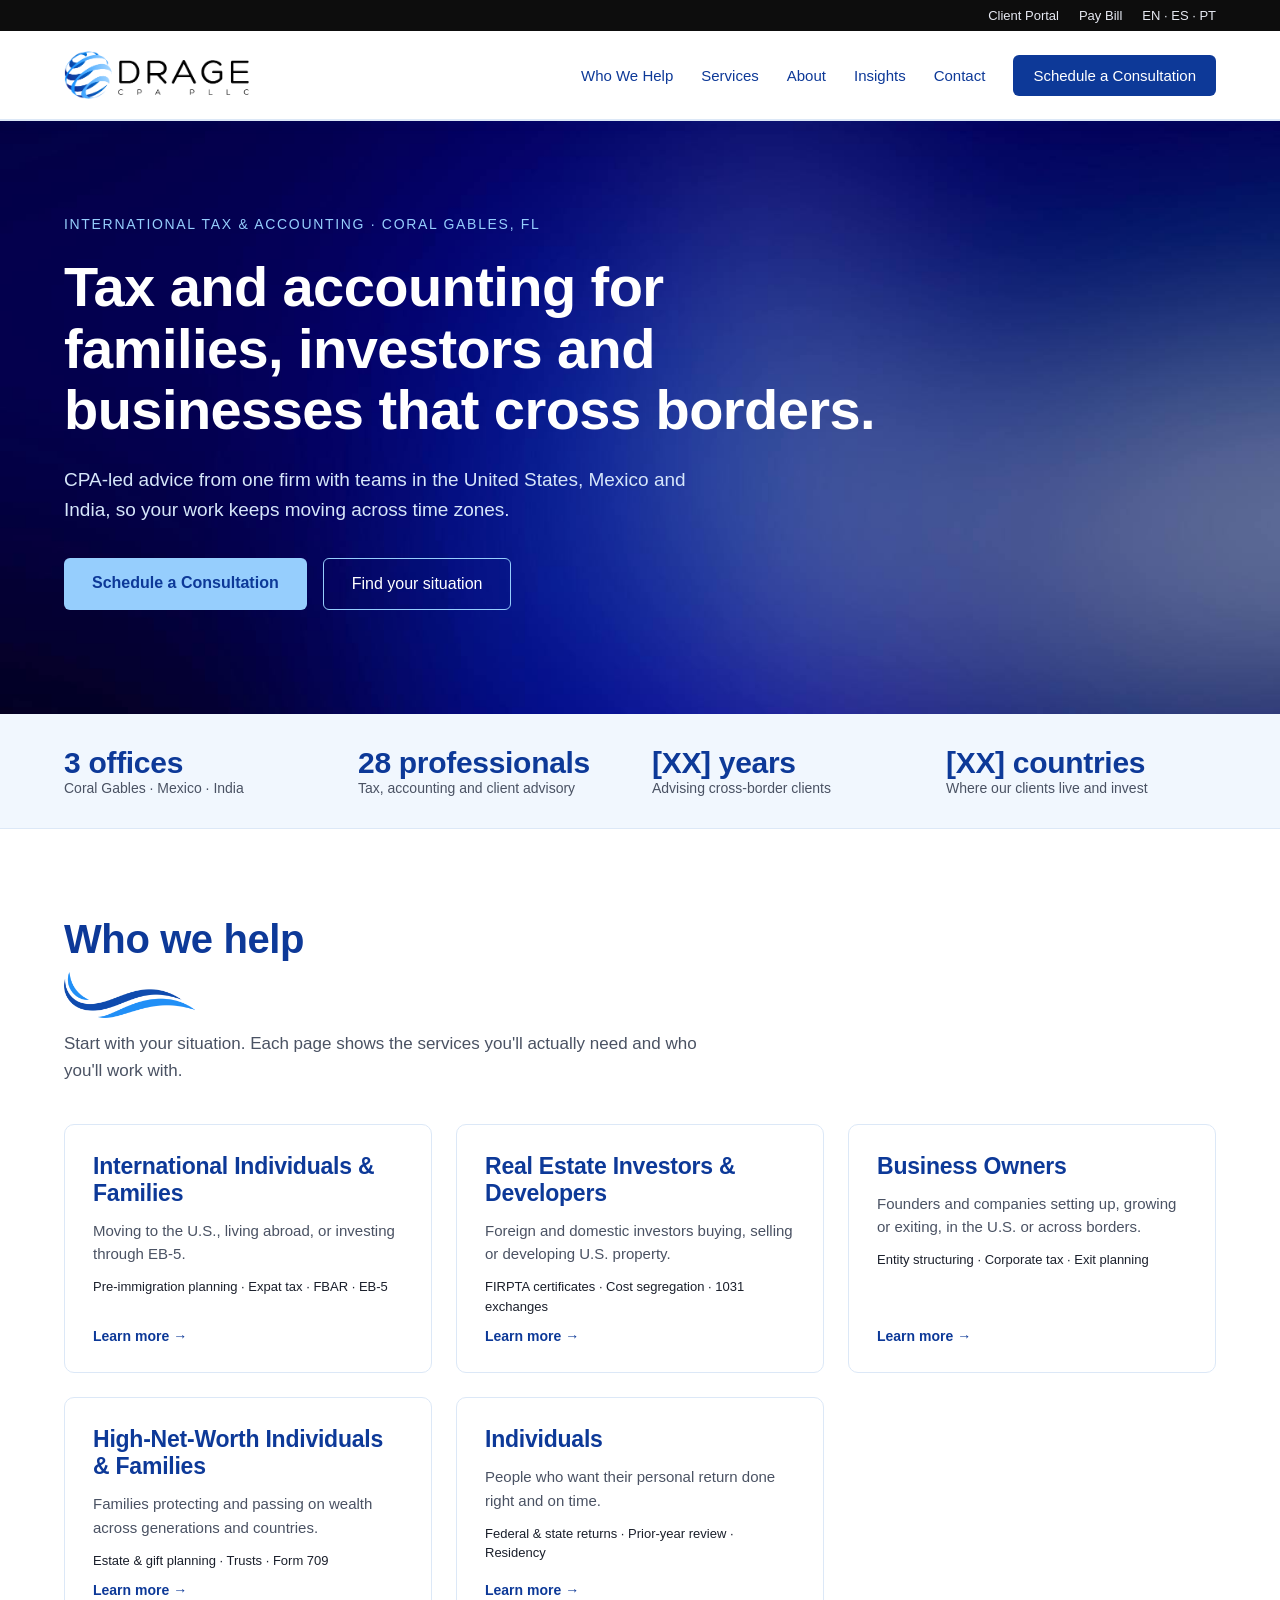
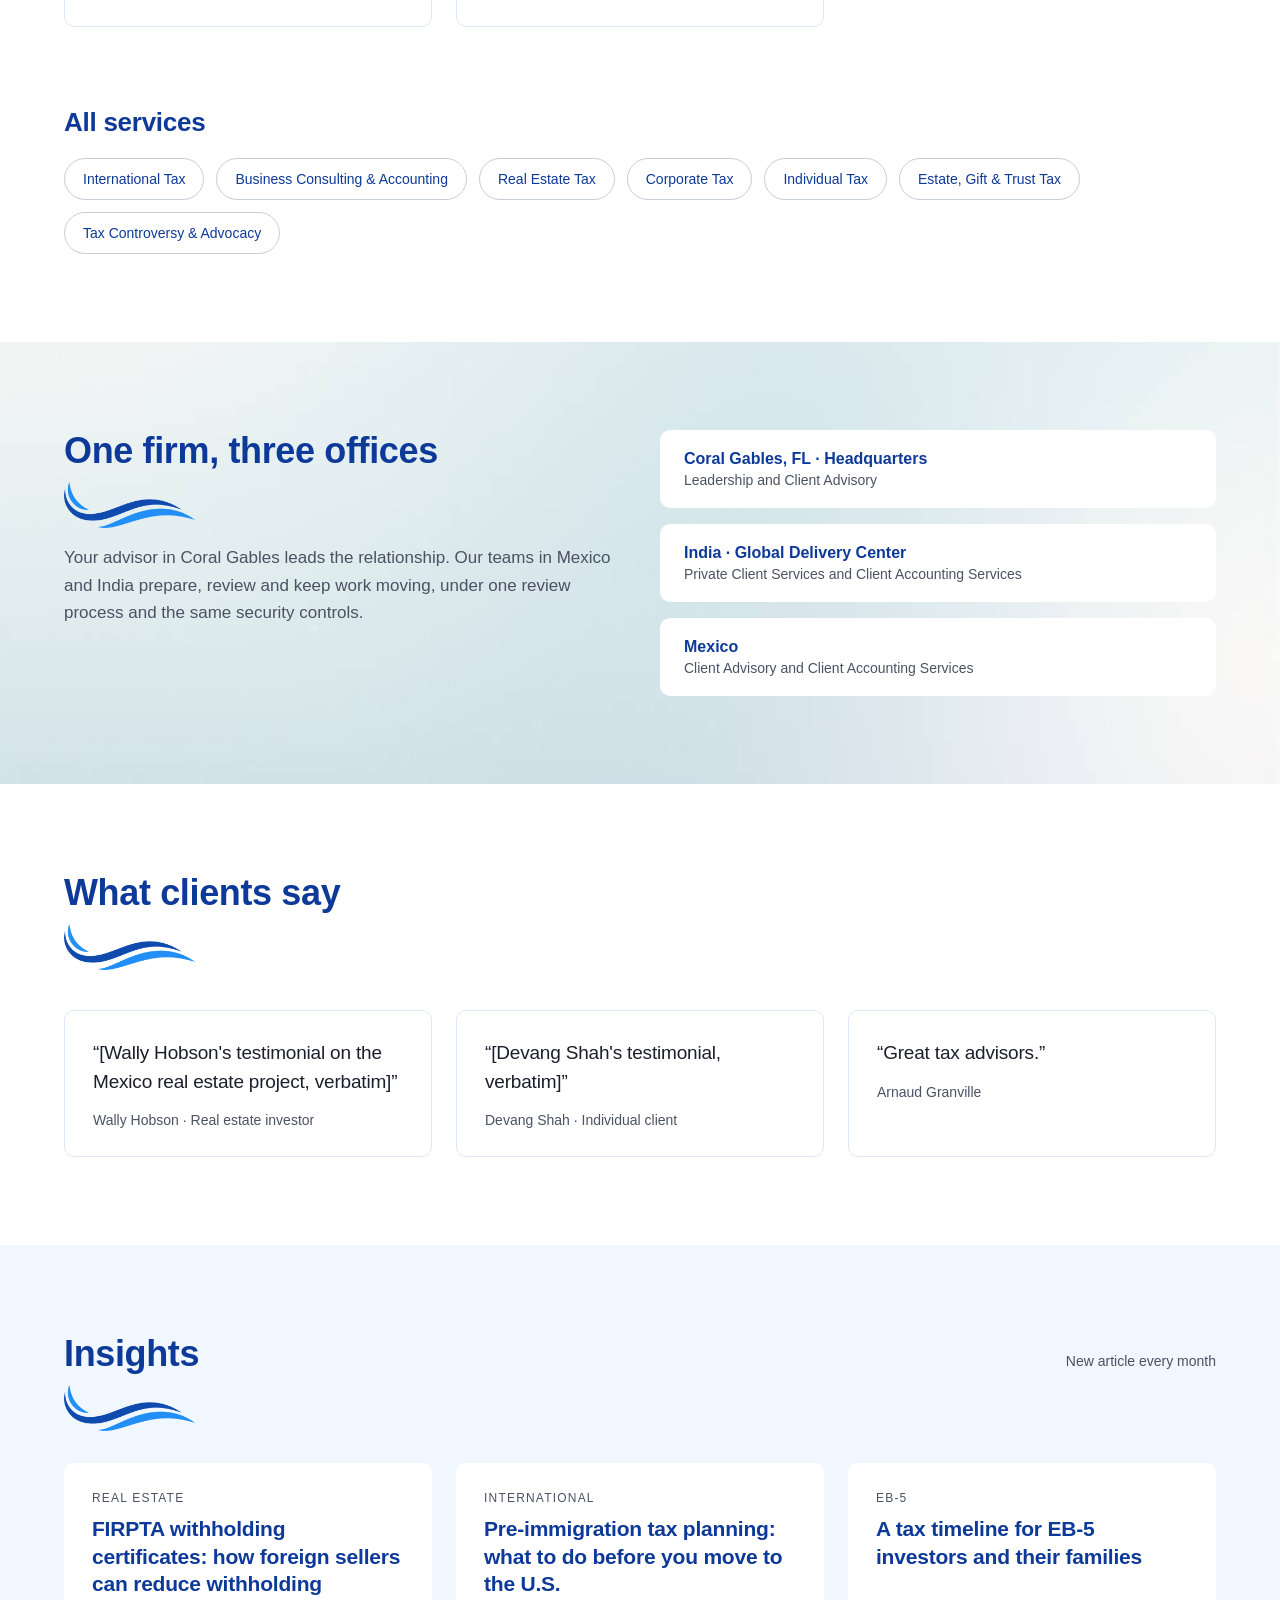
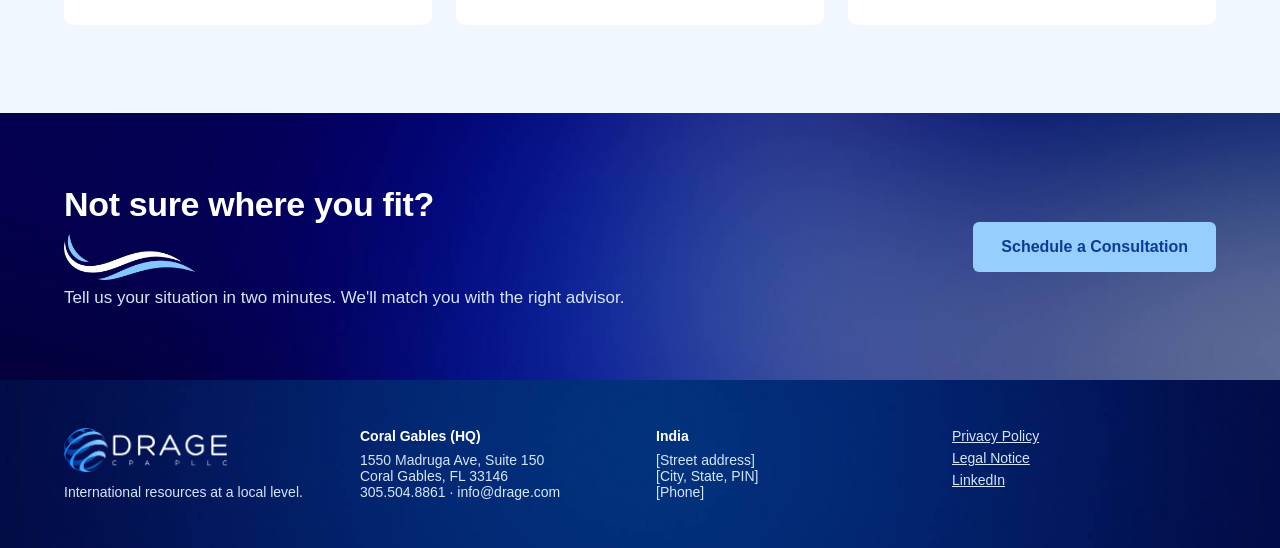
==== commit 82953bc3: "Index fix The previous had a different name" ====
--- a/index.html
+++ b/index.html
@@ -6,13 +6,11 @@
 <title>Drage CPA, PLLC | International Tax &amp; Accounting, Coral Gables</title>
 <meta name="description" content="CPA-led international tax and accounting for families, investors and businesses that cross borders. Offices in Coral Gables, Mexico and India.">
 <link rel="icon" type="image/png" href="assets/img/drage-logo.png">
-<link rel="preconnect" href="https://fonts.googleapis.com">
-<link rel="preconnect" href="https://fonts.gstatic.com" crossorigin>
-<link href="https://fonts.googleapis.com/css2?family=Source+Serif+4:opsz,wght@8..60,500;8..60,600&amp;family=Inter:wght@400;500;600&amp;display=swap" rel="stylesheet">
 <style>
-/* Drage CPA website — base styles.
-   Page layout is written inline in each HTML file (exported from the design draft).
-   Move repeated inline styles here over time as the site grows. */
+/* Drage CPA website: base styles, following the Drage CPA Brand Book.
+   Colors: Dark Blue #0D3998 · Medium Blue #0354AF · Light Blue #60B0EB · Sky Blue #96CEFD · Dark #0D0D0D
+   Font: Helvetica Now (digital). Falls back to Helvetica Neue / Helvetica / Arial where not installed.
+   Page layout is written inline in each HTML file (exported from the design draft). */
 
 *, *::before, *::after { box-sizing: border-box; }
 
@@ -20,11 +18,13 @@
 
 body {
   margin: 0;
-  font-family: Inter, system-ui, -apple-system, "Segoe UI", Roboto, sans-serif;
+  font-family: "Helvetica Now Text", "Helvetica Now Display", "Helvetica Neue", Helvetica, Arial, sans-serif;
   color: #1A1F2B;
   background: #FFFFFF;
   -webkit-font-smoothing: antialiased;
 }
+
+h1, h2, h3 { letter-spacing: -0.01em; }
 
 img { max-width: 100%; height: auto; }
 
@@ -32,15 +32,11 @@
 .site-top {
   position: sticky;
   top: 0;
-  z-index: 100;
-  box-shadow: 0 1px 0 #E4E2DC, 0 4px 12px rgba(8, 24, 63, 0.06);
+  z-index: 1000;
 }
 
 /* Keep in-page anchors (#who, #services, #insights) from hiding under the ribbon */
 [id] { scroll-margin-top: 140px; }
-
-a { color: #0B2154; }
-a:hover { color: #1E3A8A; }
 
 a:focus-visible,
 button:focus-visible,
@@ -48,7 +44,7 @@
 select:focus-visible,
 textarea:focus-visible,
 summary:focus-visible {
-  outline: 3px solid #C9A46A;
+  outline: 3px solid #60B0EB;
   outline-offset: 2px;
 }
 
@@ -58,13 +54,22 @@
   h2 { font-size: 28px !important; }
   header nav { gap: 16px !important; }
 }
+
+/* Drage brand backgrounds and wave accents */
+
+a{color:#0D3998}a:hover{color:#0354AF}
+.dg-dark{background:#07114F url([data-uri]) center/cover no-repeat}
+.dg-navy{background:#03124A url([data-uri]) center/cover no-repeat}
+.dg-soft{background:#F1F7FE url([data-uri]) center/cover no-repeat}
+h2[style*="font-size: 34px"]::after,h2[style*="font-size: 36px"]::after,h2[style*="font-size: 40px"]::after{content:"";display:block;width:132px;height:46px;margin-top:10px;background:url([data-uri]) left center/contain no-repeat}
+.dg-dark h2::after,.dg-navy h2::after{background-image:url([data-uri])!important}
 </style>
 </head>
 <body>
-<div style="font-family: Inter, system-ui, sans-serif; color: #1A1F2B; background: #FFFFFF; min-height: 100vh">
-
-  <div class="site-top" style="position: sticky; position: -webkit-sticky; top: 0; z-index: 1000; box-shadow: 0 1px 0 #E4E2DC, 0 4px 12px rgba(8, 24, 63, 0.06)">
-  <div style="background: #08183F; color: #E6E9F2; font-size: 13px">
+<div style="font-family: 'Helvetica Now Text', 'Helvetica Now Display', 'Helvetica Neue', Helvetica, Arial, sans-serif; color: #1A1F2B; background: #FFFFFF; min-height: 100vh">
+
+  <div class="site-top" style="position: sticky; position: -webkit-sticky; top: 0; z-index: 1000; box-shadow: 0 1px 0 #DCE8F7, 0 4px 12px rgba(13, 57, 152, 0.08)">
+  <div style="background: #0D0D0D; color: #E6E9F2; font-size: 13px">
     <div style="max-width: 1200px; margin: 0 auto; padding: 8px 24px; display: flex; flex-wrap: wrap; justify-content: flex-end; gap: 20px">
       <a href="https://auth.sharefile.io/dragecpa/login" style="color: #E6E9F2; text-decoration: none">Client Portal</a>
       <a href="https://secure.cpacharge.com/pages/dragecpa/payments" style="color: #E6E9F2; text-decoration: none">Pay Bill</a>
@@ -72,7 +77,7 @@
     </div>
   </div>
 
-  <header style="border-bottom: 1px solid #E4E2DC; background: #FFFFFF">
+  <header style="border-bottom: 1px solid #DCE8F7; background: #FFFFFF">
     <div style="max-width: 1200px; margin: 0 auto; padding: 20px 24px; display: flex; flex-wrap: wrap; align-items: center; justify-content: space-between; gap: 16px">
       <a href="index.html" style="display: inline-flex; align-items: center"><img src="[data-uri]" alt="Drage CPA, PLLC — home" style="height: 48px; width: auto; display: block"></a>
       <nav aria-label="Main" style="display: flex; flex-wrap: wrap; align-items: center; gap: 28px; font-size: 15px; font-weight: 500">
@@ -81,78 +86,78 @@
         <a href="about.html" style="text-decoration: none">About</a>
         <a href="#insights" style="text-decoration: none">Insights</a>
         <a href="contact.html" style="text-decoration: none">Contact</a>
-        <a href="https://drage.com/schedule-appointment/" style="background: #0B2154; color: #FFFFFF; padding: 12px 20px; border-radius: 6px; text-decoration: none">Schedule a Consultation</a>
+        <a href="https://drage.com/schedule-appointment/" style="background: #0D3998; color: #FFFFFF; padding: 12px 20px; border-radius: 6px; text-decoration: none">Schedule a Consultation</a>
       </nav>
     </div>
   </header>
   </div>
 
-  <section style="background: #0B2154; color: #FFFFFF">
+  <section class="dg-dark" style="color: #FFFFFF">
     <div style="max-width: 1200px; margin: 0 auto; padding: 96px 24px 104px; display: flex; flex-direction: column; gap: 24px">
-      <p style="margin: 0; font-size: 14px; letter-spacing: 0.12em; text-transform: uppercase; color: #C9A46A">International tax &amp; accounting · Coral Gables, FL</p>
-      <h1 style="margin: 0; max-width: 820px; font-family: 'Source Serif 4', Georgia, serif; font-size: 56px; line-height: 1.1; font-weight: 600">Tax and accounting for families, investors and businesses that cross borders.</h1>
-      <p style="margin: 0; max-width: 640px; font-size: 19px; line-height: 1.6; color: #D5DAE8">CPA-led advice from one firm with teams in the United States, Mexico and India, so your work keeps moving across time zones.</p>
+      <p style="margin: 0; font-size: 14px; letter-spacing: 0.12em; text-transform: uppercase; color: #96CEFD">International tax &amp; accounting · Coral Gables, FL</p>
+      <h1 style="margin: 0; max-width: 820px; letter-spacing: -0.01em;font-size: 56px; line-height: 1.1; font-weight: 600">Tax and accounting for families, investors and businesses that cross borders.</h1>
+      <p style="margin: 0; max-width: 640px; font-size: 19px; line-height: 1.6; color: #D6E6FA">CPA-led advice from one firm with teams in the United States, Mexico and India, so your work keeps moving across time zones.</p>
       <div style="display: flex; flex-wrap: wrap; gap: 16px; margin-top: 8px">
-        <a href="https://drage.com/schedule-appointment/" style="background: #C9A46A; color: #0B2154; padding: 16px 28px; border-radius: 6px; font-weight: 600; text-decoration: none">Schedule a Consultation</a>
-        <a href="#who" style="border: 1px solid #8C99BF; color: #FFFFFF; padding: 16px 28px; border-radius: 6px; font-weight: 500; text-decoration: none">Find your situation</a>
-      </div>
-    </div>
-  </section>
-
-  <section aria-label="At a glance" style="background: #F4F2EC; border-bottom: 1px solid #E4E2DC">
+        <a href="https://drage.com/schedule-appointment/" style="background: #96CEFD; color: #0D3998; padding: 16px 28px; border-radius: 6px; font-weight: 600; text-decoration: none">Schedule a Consultation</a>
+        <a href="#who" style="border: 1px solid #96CEFD; color: #FFFFFF; padding: 16px 28px; border-radius: 6px; font-weight: 500; text-decoration: none">Find your situation</a>
+      </div>
+    </div>
+  </section>
+
+  <section aria-label="At a glance" style="background: #F1F7FE; border-bottom: 1px solid #DCE8F7">
     <div style="max-width: 1200px; margin: 0 auto; padding: 32px 24px; display: grid; grid-template-columns: repeat(auto-fit, minmax(min(220px, 100%), 1fr)); gap: 24px">
-      <div><div style="font-family: 'Source Serif 4', Georgia, serif; font-size: 30px; font-weight: 600; color: #0B2154">3 offices</div><div style="font-size: 14px; color: #4A5263">Coral Gables · Mexico · India</div></div>
-      <div><div style="font-family: 'Source Serif 4', Georgia, serif; font-size: 30px; font-weight: 600; color: #0B2154">28 professionals</div><div style="font-size: 14px; color: #4A5263">Tax, accounting and client advisory</div></div>
-      <div><div style="font-family: 'Source Serif 4', Georgia, serif; font-size: 30px; font-weight: 600; color: #0B2154">[XX] years</div><div style="font-size: 14px; color: #4A5263">Advising cross-border clients</div></div>
-      <div><div style="font-family: 'Source Serif 4', Georgia, serif; font-size: 30px; font-weight: 600; color: #0B2154">[XX] countries</div><div style="font-size: 14px; color: #4A5263">Where our clients live and invest</div></div>
+      <div><div style="letter-spacing: -0.01em;font-size: 30px; font-weight: 600; color: #0D3998">3 offices</div><div style="font-size: 14px; color: #4A5263">Coral Gables · Mexico · India</div></div>
+      <div><div style="letter-spacing: -0.01em;font-size: 30px; font-weight: 600; color: #0D3998">28 professionals</div><div style="font-size: 14px; color: #4A5263">Tax, accounting and client advisory</div></div>
+      <div><div style="letter-spacing: -0.01em;font-size: 30px; font-weight: 600; color: #0D3998">[XX] years</div><div style="font-size: 14px; color: #4A5263">Advising cross-border clients</div></div>
+      <div><div style="letter-spacing: -0.01em;font-size: 30px; font-weight: 600; color: #0D3998">[XX] countries</div><div style="font-size: 14px; color: #4A5263">Where our clients live and invest</div></div>
     </div>
   </section>
 
   <section id="who" style="max-width: 1200px; margin: 0 auto; padding: 88px 24px 40px">
-    <h2 style="margin: 0 0 12px; font-family: 'Source Serif 4', Georgia, serif; font-size: 40px; font-weight: 600; color: #0B2154">Who we help</h2>
+    <h2 style="margin: 0 0 12px; letter-spacing: -0.01em;font-size: 40px; font-weight: 600; color: #0D3998">Who we help</h2>
     <p style="margin: 0 0 40px; max-width: 640px; font-size: 17px; line-height: 1.6; color: #4A5263">Start with your situation. Each page shows the services you'll actually need and who you'll work with.</p>
     <div style="display: grid; grid-template-columns: repeat(auto-fill, minmax(min(340px, 100%), 1fr)); gap: 24px">
       
-        <a href="international-individuals-families.html" style="display: flex; flex-direction: column; gap: 12px; padding: 28px; border: 1px solid #E4E2DC; border-radius: 10px; text-decoration: none; color: #1A1F2B; background: #FFFFFF">
-          <span style="font-family: 'Source Serif 4', Georgia, serif; font-size: 23px; font-weight: 600; color: #0B2154">International Individuals &amp; Families</span>
+        <a href="international-individuals-families.html" style="display: flex; flex-direction: column; gap: 12px; padding: 28px; border: 1px solid #DCE8F7; border-radius: 10px; text-decoration: none; color: #1A1F2B; background: #FFFFFF">
+          <span style="letter-spacing: -0.01em;font-size: 23px; font-weight: 600; color: #0D3998">International Individuals &amp; Families</span>
           <span style="font-size: 15px; line-height: 1.55; color: #4A5263">Moving to the U.S., living abroad, or investing through EB-5.</span>
           <span style="font-size: 13px; line-height: 1.5; color: #1A1F2B; font-weight: 500">Pre-immigration planning · Expat tax · FBAR · EB-5</span>
-          <span style="font-size: 14px; font-weight: 600; color: #0B2154; margin-top: auto">Learn more →</span>
-        </a>
-      
-        <a href="#who" style="display: flex; flex-direction: column; gap: 12px; padding: 28px; border: 1px solid #E4E2DC; border-radius: 10px; text-decoration: none; color: #1A1F2B; background: #FFFFFF">
-          <span style="font-family: 'Source Serif 4', Georgia, serif; font-size: 23px; font-weight: 600; color: #0B2154">Real Estate Investors &amp; Developers</span>
+          <span style="font-size: 14px; font-weight: 600; color: #0D3998; margin-top: auto">Learn more →</span>
+        </a>
+      
+        <a href="#who" style="display: flex; flex-direction: column; gap: 12px; padding: 28px; border: 1px solid #DCE8F7; border-radius: 10px; text-decoration: none; color: #1A1F2B; background: #FFFFFF">
+          <span style="letter-spacing: -0.01em;font-size: 23px; font-weight: 600; color: #0D3998">Real Estate Investors &amp; Developers</span>
           <span style="font-size: 15px; line-height: 1.55; color: #4A5263">Foreign and domestic investors buying, selling or developing U.S. property.</span>
           <span style="font-size: 13px; line-height: 1.5; color: #1A1F2B; font-weight: 500">FIRPTA certificates · Cost segregation · 1031 exchanges</span>
-          <span style="font-size: 14px; font-weight: 600; color: #0B2154; margin-top: auto">Learn more →</span>
-        </a>
-      
-        <a href="#who" style="display: flex; flex-direction: column; gap: 12px; padding: 28px; border: 1px solid #E4E2DC; border-radius: 10px; text-decoration: none; color: #1A1F2B; background: #FFFFFF">
-          <span style="font-family: 'Source Serif 4', Georgia, serif; font-size: 23px; font-weight: 600; color: #0B2154">Business Owners</span>
+          <span style="font-size: 14px; font-weight: 600; color: #0D3998; margin-top: auto">Learn more →</span>
+        </a>
+      
+        <a href="#who" style="display: flex; flex-direction: column; gap: 12px; padding: 28px; border: 1px solid #DCE8F7; border-radius: 10px; text-decoration: none; color: #1A1F2B; background: #FFFFFF">
+          <span style="letter-spacing: -0.01em;font-size: 23px; font-weight: 600; color: #0D3998">Business Owners</span>
           <span style="font-size: 15px; line-height: 1.55; color: #4A5263">Founders and companies setting up, growing or exiting, in the U.S. or across borders.</span>
           <span style="font-size: 13px; line-height: 1.5; color: #1A1F2B; font-weight: 500">Entity structuring · Corporate tax · Exit planning</span>
-          <span style="font-size: 14px; font-weight: 600; color: #0B2154; margin-top: auto">Learn more →</span>
-        </a>
-      
-        <a href="#who" style="display: flex; flex-direction: column; gap: 12px; padding: 28px; border: 1px solid #E4E2DC; border-radius: 10px; text-decoration: none; color: #1A1F2B; background: #FFFFFF">
-          <span style="font-family: 'Source Serif 4', Georgia, serif; font-size: 23px; font-weight: 600; color: #0B2154">High-Net-Worth Individuals &amp; Families</span>
+          <span style="font-size: 14px; font-weight: 600; color: #0D3998; margin-top: auto">Learn more →</span>
+        </a>
+      
+        <a href="#who" style="display: flex; flex-direction: column; gap: 12px; padding: 28px; border: 1px solid #DCE8F7; border-radius: 10px; text-decoration: none; color: #1A1F2B; background: #FFFFFF">
+          <span style="letter-spacing: -0.01em;font-size: 23px; font-weight: 600; color: #0D3998">High-Net-Worth Individuals &amp; Families</span>
           <span style="font-size: 15px; line-height: 1.55; color: #4A5263">Families protecting and passing on wealth across generations and countries.</span>
           <span style="font-size: 13px; line-height: 1.5; color: #1A1F2B; font-weight: 500">Estate &amp; gift planning · Trusts · Form 709</span>
-          <span style="font-size: 14px; font-weight: 600; color: #0B2154; margin-top: auto">Learn more →</span>
-        </a>
-      
-        <a href="#who" style="display: flex; flex-direction: column; gap: 12px; padding: 28px; border: 1px solid #E4E2DC; border-radius: 10px; text-decoration: none; color: #1A1F2B; background: #FFFFFF">
-          <span style="font-family: 'Source Serif 4', Georgia, serif; font-size: 23px; font-weight: 600; color: #0B2154">Individuals</span>
+          <span style="font-size: 14px; font-weight: 600; color: #0D3998; margin-top: auto">Learn more →</span>
+        </a>
+      
+        <a href="#who" style="display: flex; flex-direction: column; gap: 12px; padding: 28px; border: 1px solid #DCE8F7; border-radius: 10px; text-decoration: none; color: #1A1F2B; background: #FFFFFF">
+          <span style="letter-spacing: -0.01em;font-size: 23px; font-weight: 600; color: #0D3998">Individuals</span>
           <span style="font-size: 15px; line-height: 1.55; color: #4A5263">People who want their personal return done right and on time.</span>
           <span style="font-size: 13px; line-height: 1.5; color: #1A1F2B; font-weight: 500">Federal &amp; state returns · Prior-year review · Residency</span>
-          <span style="font-size: 14px; font-weight: 600; color: #0B2154; margin-top: auto">Learn more →</span>
+          <span style="font-size: 14px; font-weight: 600; color: #0D3998; margin-top: auto">Learn more →</span>
         </a>
       
     </div>
   </section>
 
   <section id="services" style="max-width: 1200px; margin: 0 auto; padding: 40px 24px 88px">
-    <h2 style="margin: 0 0 20px; font-family: 'Source Serif 4', Georgia, serif; font-size: 26px; font-weight: 600; color: #0B2154">All services</h2>
+    <h2 style="margin: 0 0 20px; letter-spacing: -0.01em;font-size: 26px; font-weight: 600; color: #0D3998">All services</h2>
     <div style="display: flex; flex-wrap: wrap; gap: 12px">
       
         <a href="#services" style="padding: 12px 18px; border: 1px solid #C9CDD8; border-radius: 999px; font-size: 14px; font-weight: 500; text-decoration: none">International Tax</a>
@@ -172,81 +177,81 @@
     </div>
   </section>
 
-  <section style="background: #F4F2EC">
+  <section class="dg-soft">
     <div style="max-width: 1200px; margin: 0 auto; padding: 88px 24px; display: grid; grid-template-columns: repeat(auto-fit, minmax(min(300px, 100%), 1fr)); gap: 40px">
       <div>
-        <h2 style="margin: 0 0 16px; font-family: 'Source Serif 4', Georgia, serif; font-size: 36px; font-weight: 600; color: #0B2154">One firm, three offices</h2>
+        <h2 style="margin: 0 0 16px; letter-spacing: -0.01em;font-size: 36px; font-weight: 600; color: #0D3998">One firm, three offices</h2>
         <p style="margin: 0; font-size: 17px; line-height: 1.6; color: #4A5263">Your advisor in Coral Gables leads the relationship. Our teams in Mexico and India prepare, review and keep work moving, under one review process and the same security controls.</p>
       </div>
       <div style="display: flex; flex-direction: column; gap: 16px">
-        <div style="padding: 20px 24px; background: #FFFFFF; border-radius: 10px"><div style="font-weight: 600; color: #0B2154">Coral Gables, FL · Headquarters</div><div style="font-size: 14px; color: #4A5263; margin-top: 4px">Leadership and Client Advisory</div></div>
-        <div style="padding: 20px 24px; background: #FFFFFF; border-radius: 10px"><div style="font-weight: 600; color: #0B2154">India · Global Delivery Center</div><div style="font-size: 14px; color: #4A5263; margin-top: 4px">Private Client Services and Client Accounting Services</div></div>
-        <div style="padding: 20px 24px; background: #FFFFFF; border-radius: 10px"><div style="font-weight: 600; color: #0B2154">Mexico</div><div style="font-size: 14px; color: #4A5263; margin-top: 4px">Client Advisory and Client Accounting Services</div></div>
+        <div style="padding: 20px 24px; background: #FFFFFF; border-radius: 10px"><div style="font-weight: 600; color: #0D3998">Coral Gables, FL · Headquarters</div><div style="font-size: 14px; color: #4A5263; margin-top: 4px">Leadership and Client Advisory</div></div>
+        <div style="padding: 20px 24px; background: #FFFFFF; border-radius: 10px"><div style="font-weight: 600; color: #0D3998">India · Global Delivery Center</div><div style="font-size: 14px; color: #4A5263; margin-top: 4px">Private Client Services and Client Accounting Services</div></div>
+        <div style="padding: 20px 24px; background: #FFFFFF; border-radius: 10px"><div style="font-weight: 600; color: #0D3998">Mexico</div><div style="font-size: 14px; color: #4A5263; margin-top: 4px">Client Advisory and Client Accounting Services</div></div>
       </div>
     </div>
   </section>
 
   <section style="max-width: 1200px; margin: 0 auto; padding: 88px 24px">
-    <h2 style="margin: 0 0 40px; font-family: 'Source Serif 4', Georgia, serif; font-size: 36px; font-weight: 600; color: #0B2154">What clients say</h2>
+    <h2 style="margin: 0 0 40px; letter-spacing: -0.01em;font-size: 36px; font-weight: 600; color: #0D3998">What clients say</h2>
     <div style="display: grid; grid-template-columns: repeat(auto-fit, minmax(min(300px, 100%), 1fr)); gap: 24px">
-      <figure style="margin: 0; padding: 28px; border: 1px solid #E4E2DC; border-radius: 10px; display: flex; flex-direction: column; gap: 16px">
-        <blockquote style="margin: 0; font-family: 'Source Serif 4', Georgia, serif; font-size: 19px; line-height: 1.5">“[Wally Hobson's testimonial on the Mexico real estate project, verbatim]”</blockquote>
+      <figure style="margin: 0; padding: 28px; border: 1px solid #DCE8F7; border-radius: 10px; display: flex; flex-direction: column; gap: 16px">
+        <blockquote style="margin: 0; letter-spacing: -0.01em;font-size: 19px; line-height: 1.5">“[Wally Hobson's testimonial on the Mexico real estate project, verbatim]”</blockquote>
         <figcaption style="font-size: 14px; color: #4A5263">Wally Hobson · Real estate investor</figcaption>
       </figure>
-      <figure style="margin: 0; padding: 28px; border: 1px solid #E4E2DC; border-radius: 10px; display: flex; flex-direction: column; gap: 16px">
-        <blockquote style="margin: 0; font-family: 'Source Serif 4', Georgia, serif; font-size: 19px; line-height: 1.5">“[Devang Shah's testimonial, verbatim]”</blockquote>
+      <figure style="margin: 0; padding: 28px; border: 1px solid #DCE8F7; border-radius: 10px; display: flex; flex-direction: column; gap: 16px">
+        <blockquote style="margin: 0; letter-spacing: -0.01em;font-size: 19px; line-height: 1.5">“[Devang Shah's testimonial, verbatim]”</blockquote>
         <figcaption style="font-size: 14px; color: #4A5263">Devang Shah · Individual client</figcaption>
       </figure>
-      <figure style="margin: 0; padding: 28px; border: 1px solid #E4E2DC; border-radius: 10px; display: flex; flex-direction: column; gap: 16px">
-        <blockquote style="margin: 0; font-family: 'Source Serif 4', Georgia, serif; font-size: 19px; line-height: 1.5">“Great tax advisors.”</blockquote>
+      <figure style="margin: 0; padding: 28px; border: 1px solid #DCE8F7; border-radius: 10px; display: flex; flex-direction: column; gap: 16px">
+        <blockquote style="margin: 0; letter-spacing: -0.01em;font-size: 19px; line-height: 1.5">“Great tax advisors.”</blockquote>
         <figcaption style="font-size: 14px; color: #4A5263">Arnaud Granville</figcaption>
       </figure>
     </div>
   </section>
 
-  <section id="insights" style="background: #F4F2EC">
+  <section id="insights" style="background: #F1F7FE">
     <div style="max-width: 1200px; margin: 0 auto; padding: 88px 24px">
       <div style="display: flex; flex-wrap: wrap; justify-content: space-between; align-items: baseline; gap: 16px; margin-bottom: 32px">
-        <h2 style="margin: 0; font-family: 'Source Serif 4', Georgia, serif; font-size: 36px; font-weight: 600; color: #0B2154">Insights</h2>
+        <h2 style="margin: 0; letter-spacing: -0.01em;font-size: 36px; font-weight: 600; color: #0D3998">Insights</h2>
         <span style="font-size: 14px; color: #4A5263">New article every month</span>
       </div>
       <div style="display: grid; grid-template-columns: repeat(auto-fit, minmax(min(300px, 100%), 1fr)); gap: 24px">
         
           <a href="#insights" style="display: flex; flex-direction: column; gap: 10px; padding: 28px; background: #FFFFFF; border-radius: 10px; text-decoration: none; color: #1A1F2B">
             <span style="font-size: 12px; letter-spacing: 0.1em; text-transform: uppercase; color: #4A5263">Real estate</span>
-            <span style="font-family: 'Source Serif 4', Georgia, serif; font-size: 21px; font-weight: 600; line-height: 1.3; color: #0B2154">FIRPTA withholding certificates: how foreign sellers can reduce withholding</span>
+            <span style="letter-spacing: -0.01em;font-size: 21px; font-weight: 600; line-height: 1.3; color: #0D3998">FIRPTA withholding certificates: how foreign sellers can reduce withholding</span>
           </a>
         
           <a href="#insights" style="display: flex; flex-direction: column; gap: 10px; padding: 28px; background: #FFFFFF; border-radius: 10px; text-decoration: none; color: #1A1F2B">
             <span style="font-size: 12px; letter-spacing: 0.1em; text-transform: uppercase; color: #4A5263">International</span>
-            <span style="font-family: 'Source Serif 4', Georgia, serif; font-size: 21px; font-weight: 600; line-height: 1.3; color: #0B2154">Pre-immigration tax planning: what to do before you move to the U.S.</span>
+            <span style="letter-spacing: -0.01em;font-size: 21px; font-weight: 600; line-height: 1.3; color: #0D3998">Pre-immigration tax planning: what to do before you move to the U.S.</span>
           </a>
         
           <a href="#insights" style="display: flex; flex-direction: column; gap: 10px; padding: 28px; background: #FFFFFF; border-radius: 10px; text-decoration: none; color: #1A1F2B">
             <span style="font-size: 12px; letter-spacing: 0.1em; text-transform: uppercase; color: #4A5263">EB-5</span>
-            <span style="font-family: 'Source Serif 4', Georgia, serif; font-size: 21px; font-weight: 600; line-height: 1.3; color: #0B2154">A tax timeline for EB-5 investors and their families</span>
+            <span style="letter-spacing: -0.01em;font-size: 21px; font-weight: 600; line-height: 1.3; color: #0D3998">A tax timeline for EB-5 investors and their families</span>
           </a>
         
       </div>
     </div>
   </section>
 
-  <section style="background: #0B2154; color: #FFFFFF">
+  <section class="dg-dark" style="color: #FFFFFF">
     <div style="max-width: 1200px; margin: 0 auto; padding: 72px 24px; display: flex; flex-wrap: wrap; justify-content: space-between; align-items: center; gap: 24px">
       <div>
-        <h2 style="margin: 0 0 8px; font-family: 'Source Serif 4', Georgia, serif; font-size: 34px; font-weight: 600">Not sure where you fit?</h2>
-        <p style="margin: 0; font-size: 17px; color: #D5DAE8">Tell us your situation in two minutes. We'll match you with the right advisor.</p>
-      </div>
-      <a href="contact.html" style="background: #C9A46A; color: #0B2154; padding: 16px 28px; border-radius: 6px; font-weight: 600; text-decoration: none">Schedule a Consultation</a>
-    </div>
-  </section>
-
-  <footer style="background: #08183F; color: #C7CDDD; font-size: 14px">
+        <h2 style="margin: 0 0 8px; letter-spacing: -0.01em;font-size: 34px; font-weight: 600">Not sure where you fit?</h2>
+        <p style="margin: 0; font-size: 17px; color: #D6E6FA">Tell us your situation in two minutes. We'll match you with the right advisor.</p>
+      </div>
+      <a href="contact.html" style="background: #96CEFD; color: #0D3998; padding: 16px 28px; border-radius: 6px; font-weight: 600; text-decoration: none">Schedule a Consultation</a>
+    </div>
+  </section>
+
+  <footer class="dg-navy" style="color: #D6E6FA; font-size: 14px">
     <div style="max-width: 1200px; margin: 0 auto; padding: 48px 24px; display: grid; grid-template-columns: repeat(auto-fit, minmax(min(220px, 100%), 1fr)); gap: 32px">
-      <div><img src="[data-uri]" alt="Drage CPA, PLLC" style="height: 44px; width: auto; display: block; margin-bottom: 12px"><div>International resources at a local level.</div></div>
+      <div><img src="[data-uri]" alt="Drage CPA, PLLC" style="height: 44px; width: auto; display: block; margin-bottom: 12px"><div>International resources at a local level.</div></div>
       <div><div style="color: #FFFFFF; font-weight: 600; margin-bottom: 8px">Coral Gables (HQ)</div><div>1550 Madruga Ave, Suite 150<br>Coral Gables, FL 33146<br>305.504.8861 · info@drage.com</div></div>
       <div><div style="color: #FFFFFF; font-weight: 600; margin-bottom: 8px">India</div><div>[Street address]<br>[City, State, PIN]<br>[Phone]</div></div>
-      <div style="display: flex; flex-direction: column; gap: 6px"><a href="https://drage.com/privacy-policy/" style="color: #C7CDDD">Privacy Policy</a><a href="https://drage.com/legal-notice/" style="color: #C7CDDD">Legal Notice</a><a href="https://www.linkedin.com/company/dragecpa/about/" style="color: #C7CDDD">LinkedIn</a></div>
+      <div style="display: flex; flex-direction: column; gap: 6px"><a href="https://drage.com/privacy-policy/" style="color: #D6E6FA">Privacy Policy</a><a href="https://drage.com/legal-notice/" style="color: #D6E6FA">Legal Notice</a><a href="https://www.linkedin.com/company/dragecpa/about/" style="color: #D6E6FA">LinkedIn</a></div>
     </div>
   </footer>
 </div>
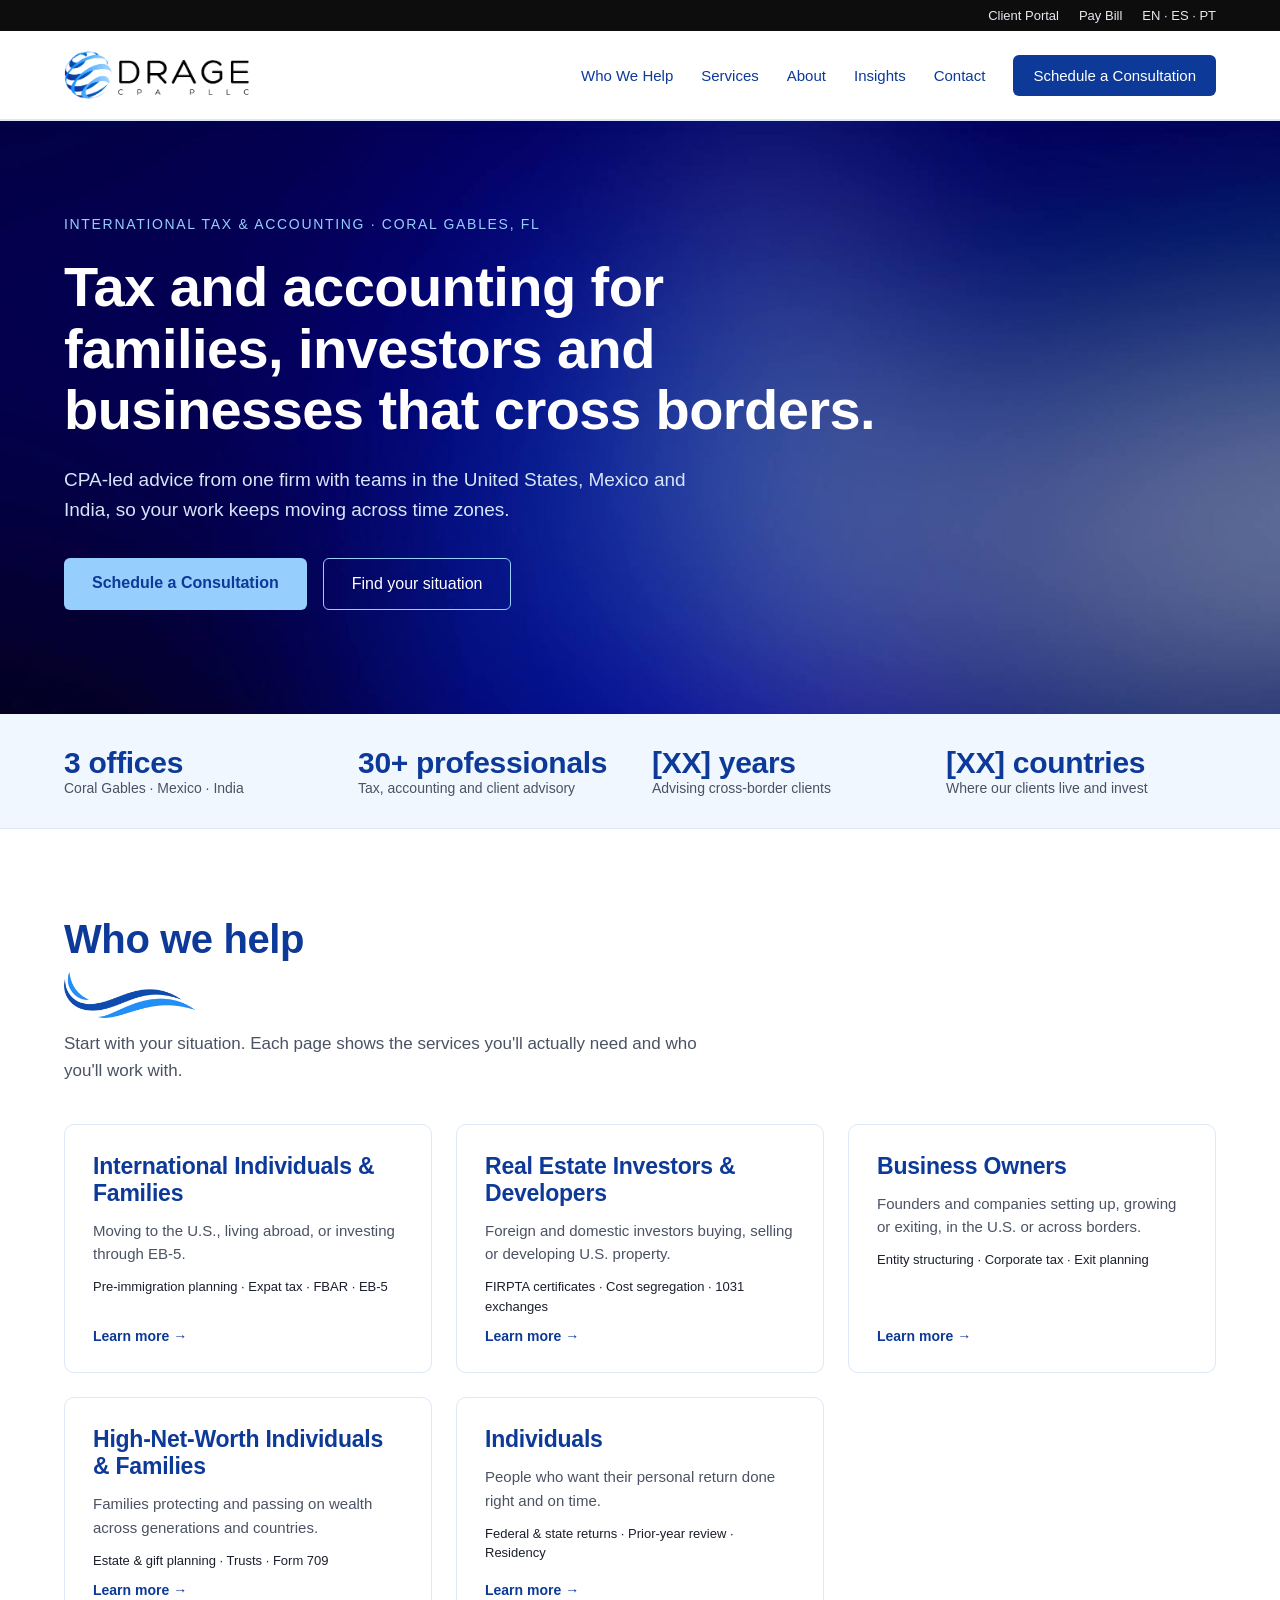
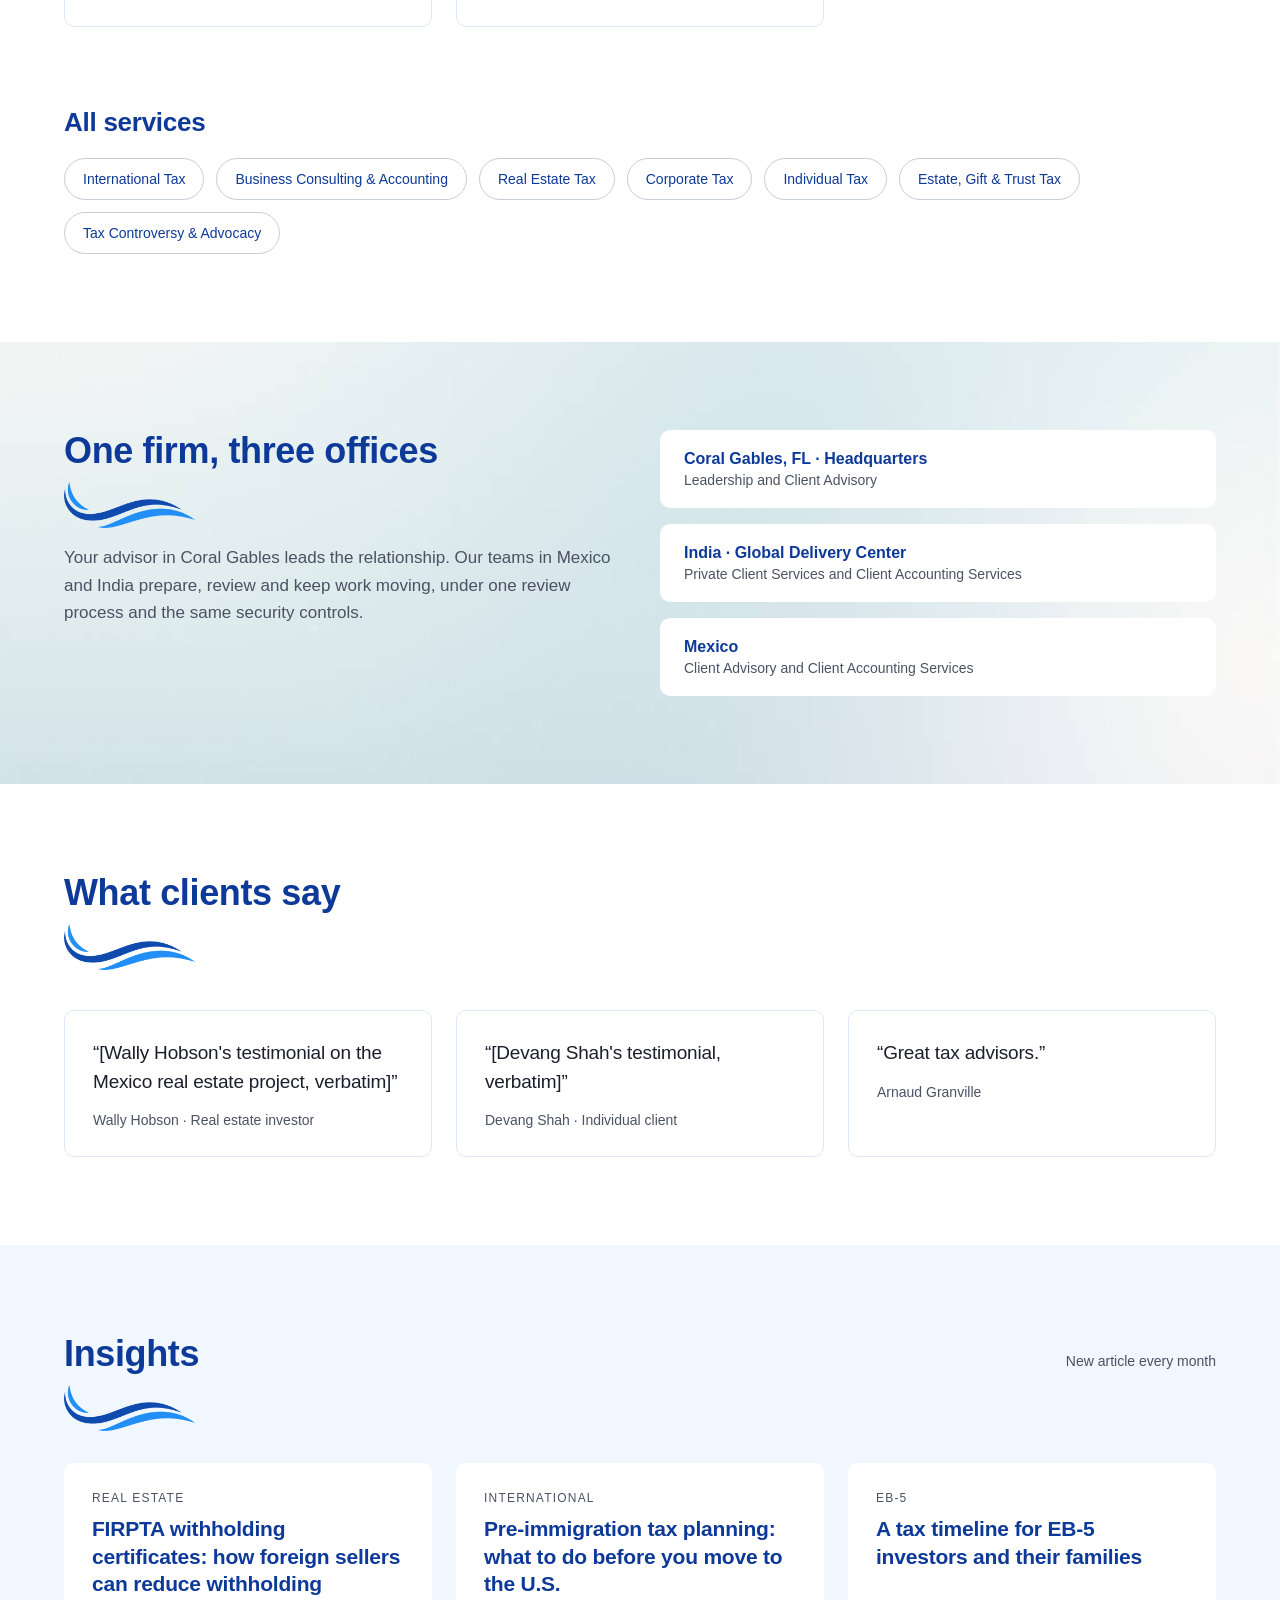
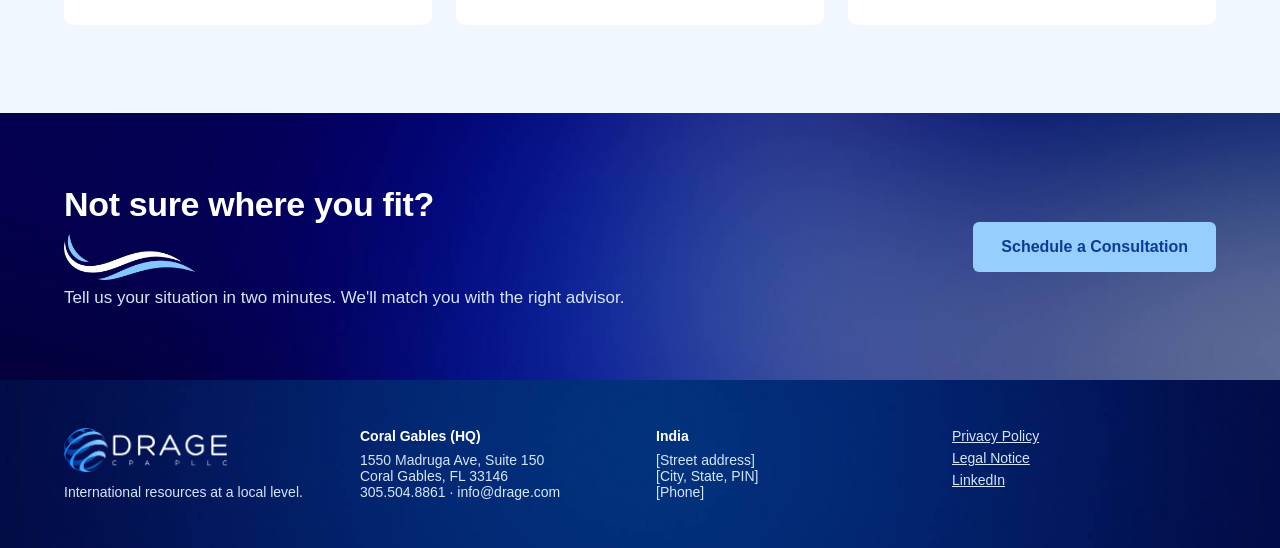
==== commit 5b53554e: "HSs and bios addition Real Drage Headshots and bios added" ====
--- a/index.html
+++ b/index.html
@@ -107,7 +107,7 @@
   <section aria-label="At a glance" style="background: #F1F7FE; border-bottom: 1px solid #DCE8F7">
     <div style="max-width: 1200px; margin: 0 auto; padding: 32px 24px; display: grid; grid-template-columns: repeat(auto-fit, minmax(min(220px, 100%), 1fr)); gap: 24px">
       <div><div style="letter-spacing: -0.01em;font-size: 30px; font-weight: 600; color: #0D3998">3 offices</div><div style="font-size: 14px; color: #4A5263">Coral Gables · Mexico · India</div></div>
-      <div><div style="letter-spacing: -0.01em;font-size: 30px; font-weight: 600; color: #0D3998">28 professionals</div><div style="font-size: 14px; color: #4A5263">Tax, accounting and client advisory</div></div>
+      <div><div style="letter-spacing: -0.01em;font-size: 30px; font-weight: 600; color: #0D3998">30+ professionals</div><div style="font-size: 14px; color: #4A5263">Tax, accounting and client advisory</div></div>
       <div><div style="letter-spacing: -0.01em;font-size: 30px; font-weight: 600; color: #0D3998">[XX] years</div><div style="font-size: 14px; color: #4A5263">Advising cross-border clients</div></div>
       <div><div style="letter-spacing: -0.01em;font-size: 30px; font-weight: 600; color: #0D3998">[XX] countries</div><div style="font-size: 14px; color: #4A5263">Where our clients live and invest</div></div>
     </div>
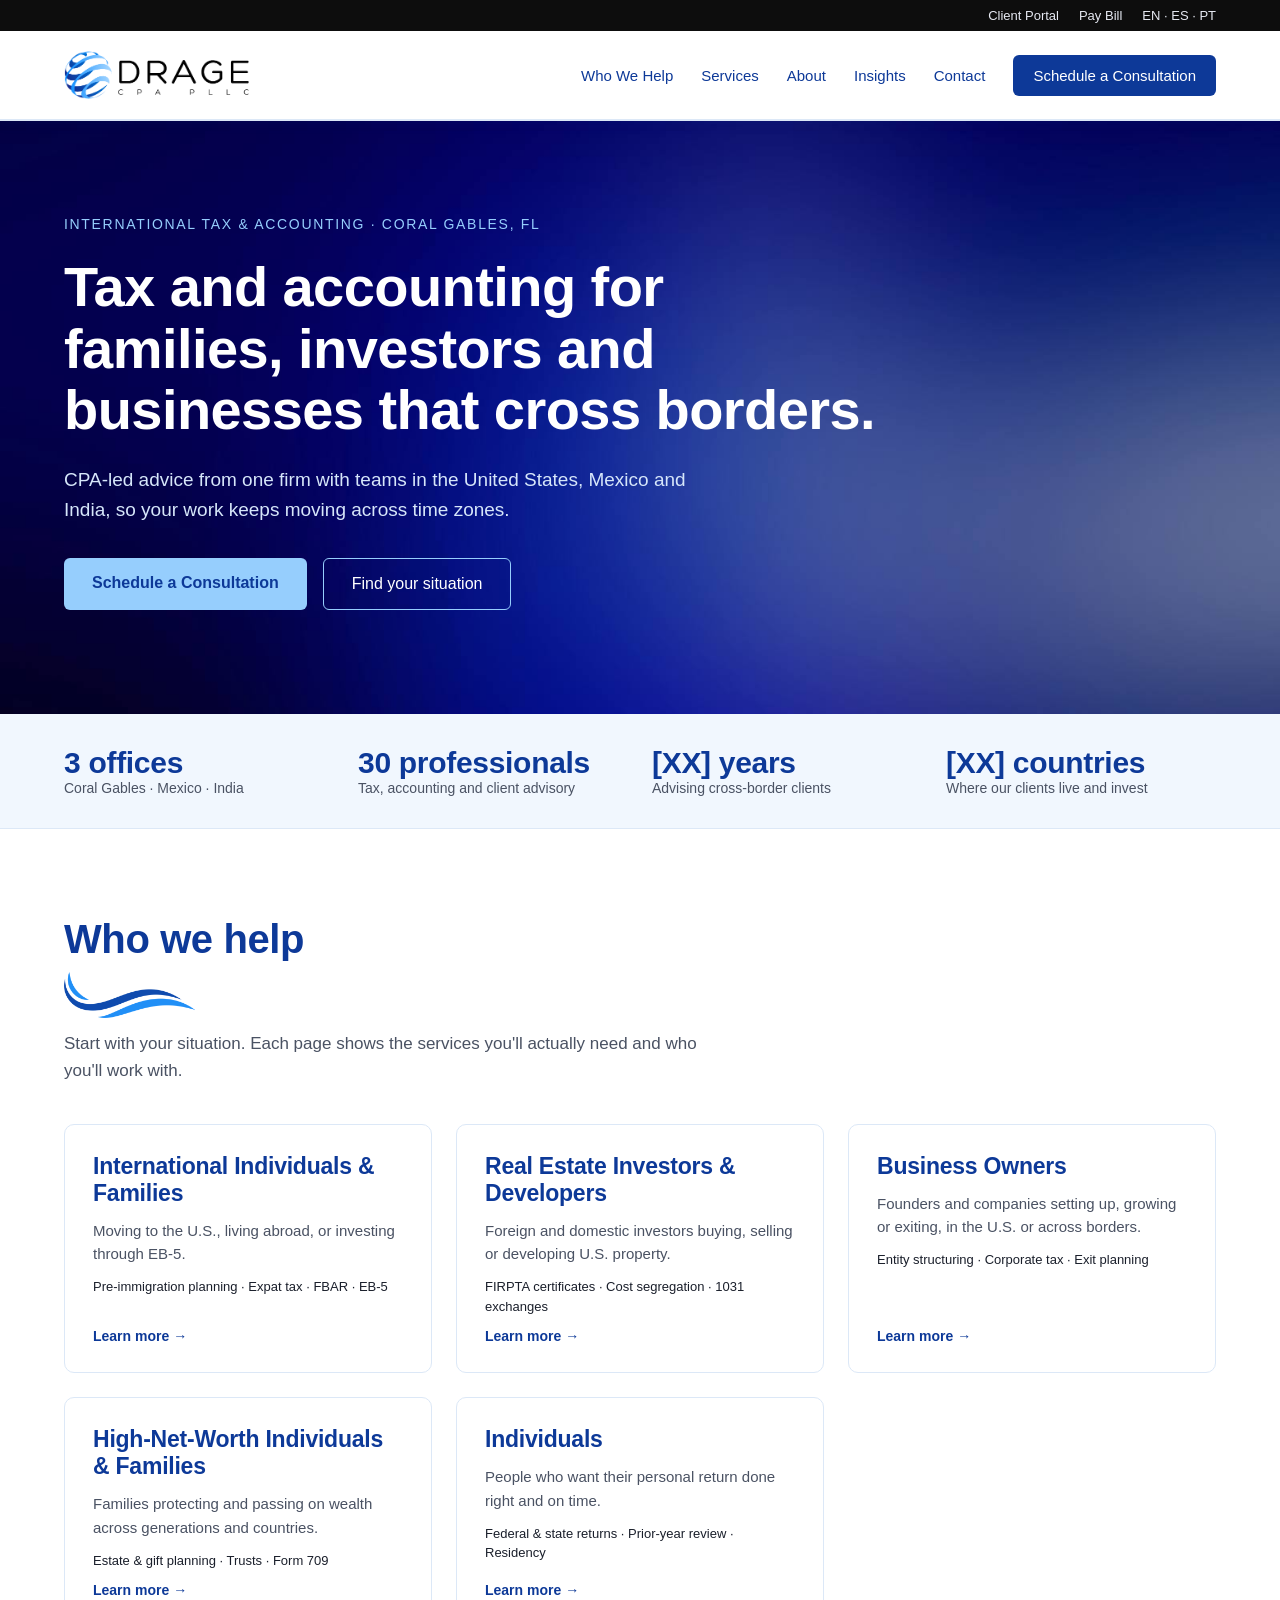
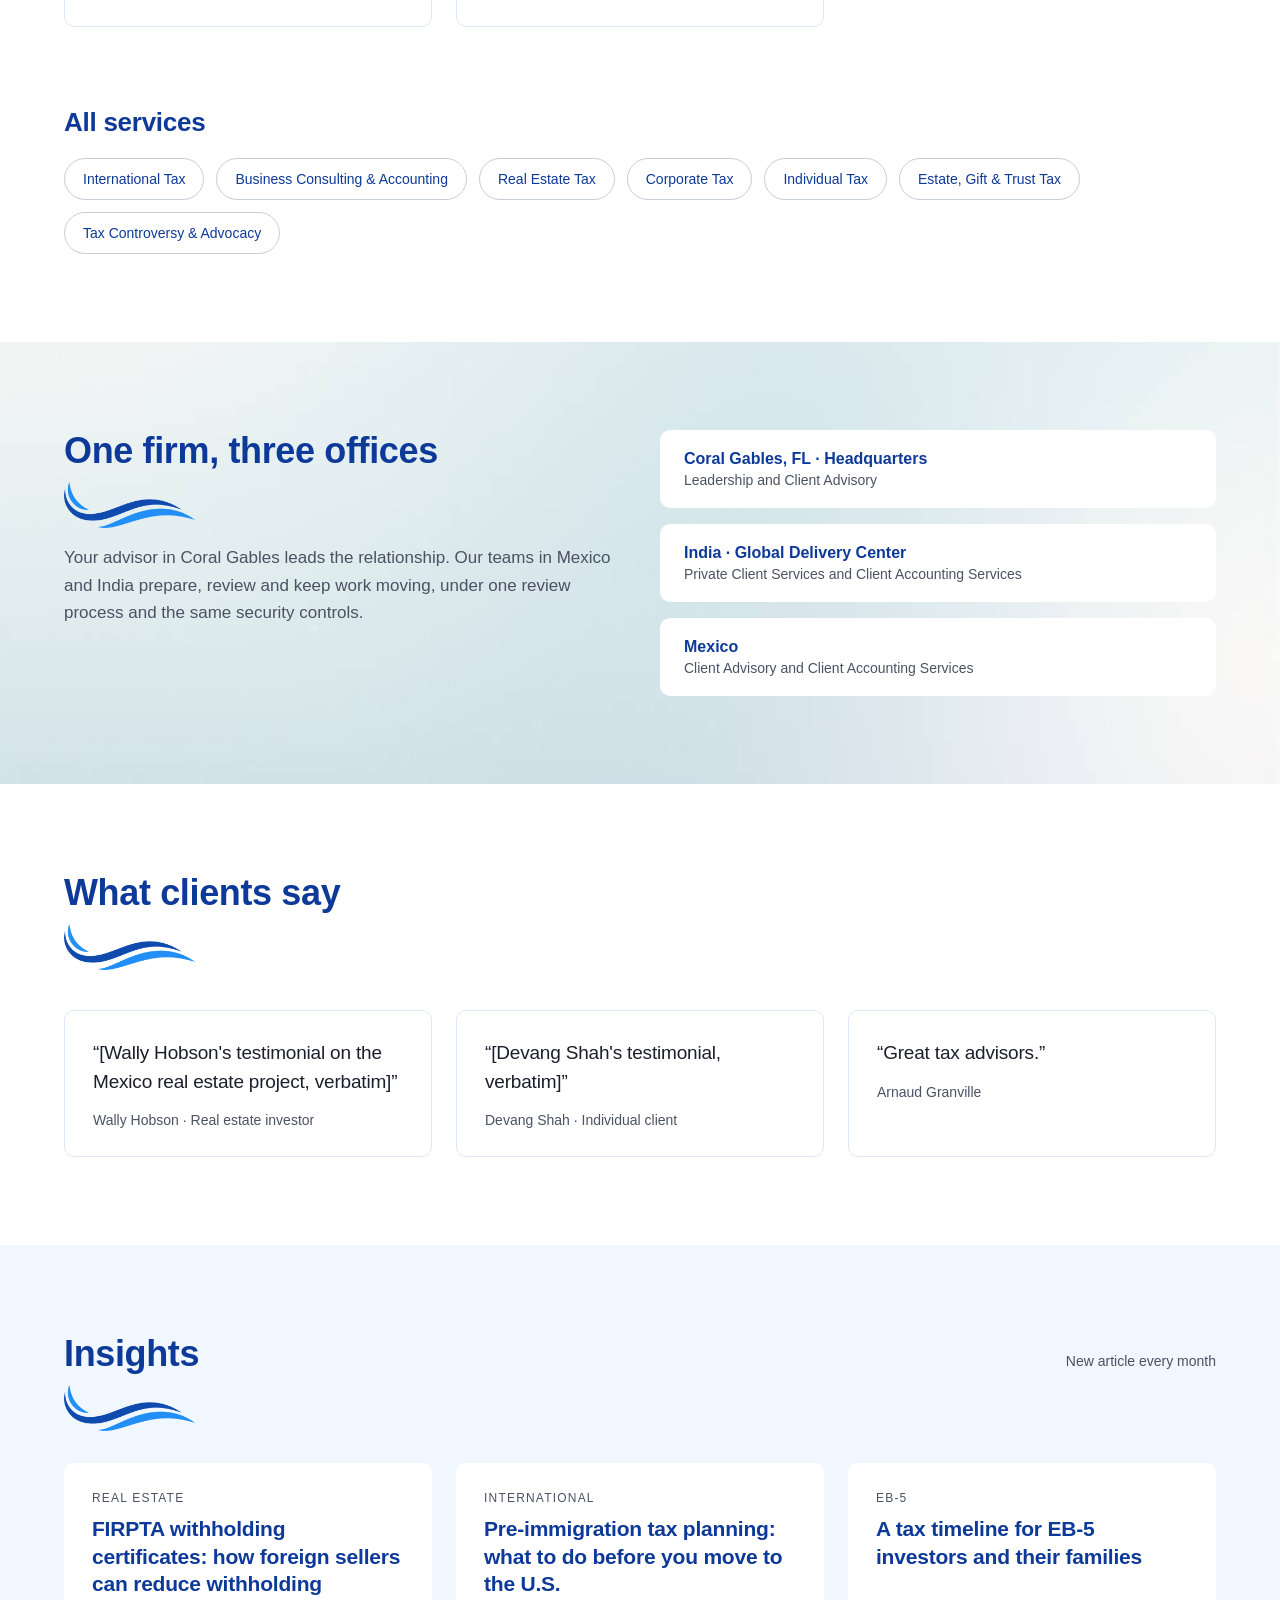
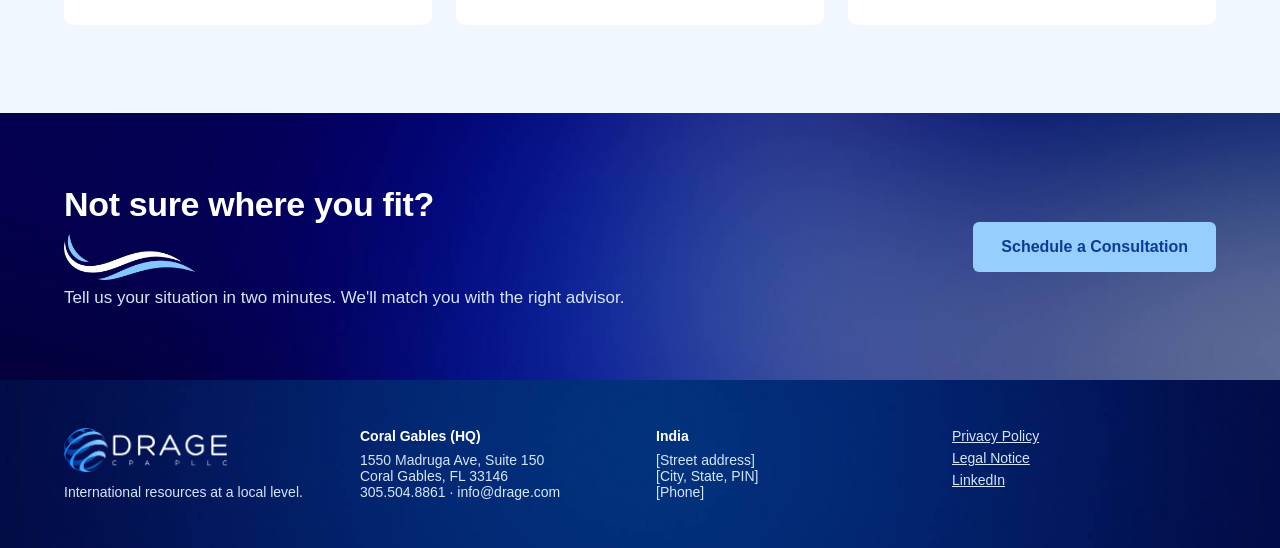
==== commit 561755bb: "Removed Chandra" ====
--- a/index.html
+++ b/index.html
@@ -107,7 +107,7 @@
   <section aria-label="At a glance" style="background: #F1F7FE; border-bottom: 1px solid #DCE8F7">
     <div style="max-width: 1200px; margin: 0 auto; padding: 32px 24px; display: grid; grid-template-columns: repeat(auto-fit, minmax(min(220px, 100%), 1fr)); gap: 24px">
       <div><div style="letter-spacing: -0.01em;font-size: 30px; font-weight: 600; color: #0D3998">3 offices</div><div style="font-size: 14px; color: #4A5263">Coral Gables · Mexico · India</div></div>
-      <div><div style="letter-spacing: -0.01em;font-size: 30px; font-weight: 600; color: #0D3998">30+ professionals</div><div style="font-size: 14px; color: #4A5263">Tax, accounting and client advisory</div></div>
+      <div><div style="letter-spacing: -0.01em;font-size: 30px; font-weight: 600; color: #0D3998">30 professionals</div><div style="font-size: 14px; color: #4A5263">Tax, accounting and client advisory</div></div>
       <div><div style="letter-spacing: -0.01em;font-size: 30px; font-weight: 600; color: #0D3998">[XX] years</div><div style="font-size: 14px; color: #4A5263">Advising cross-border clients</div></div>
       <div><div style="letter-spacing: -0.01em;font-size: 30px; font-weight: 600; color: #0D3998">[XX] countries</div><div style="font-size: 14px; color: #4A5263">Where our clients live and invest</div></div>
     </div>
